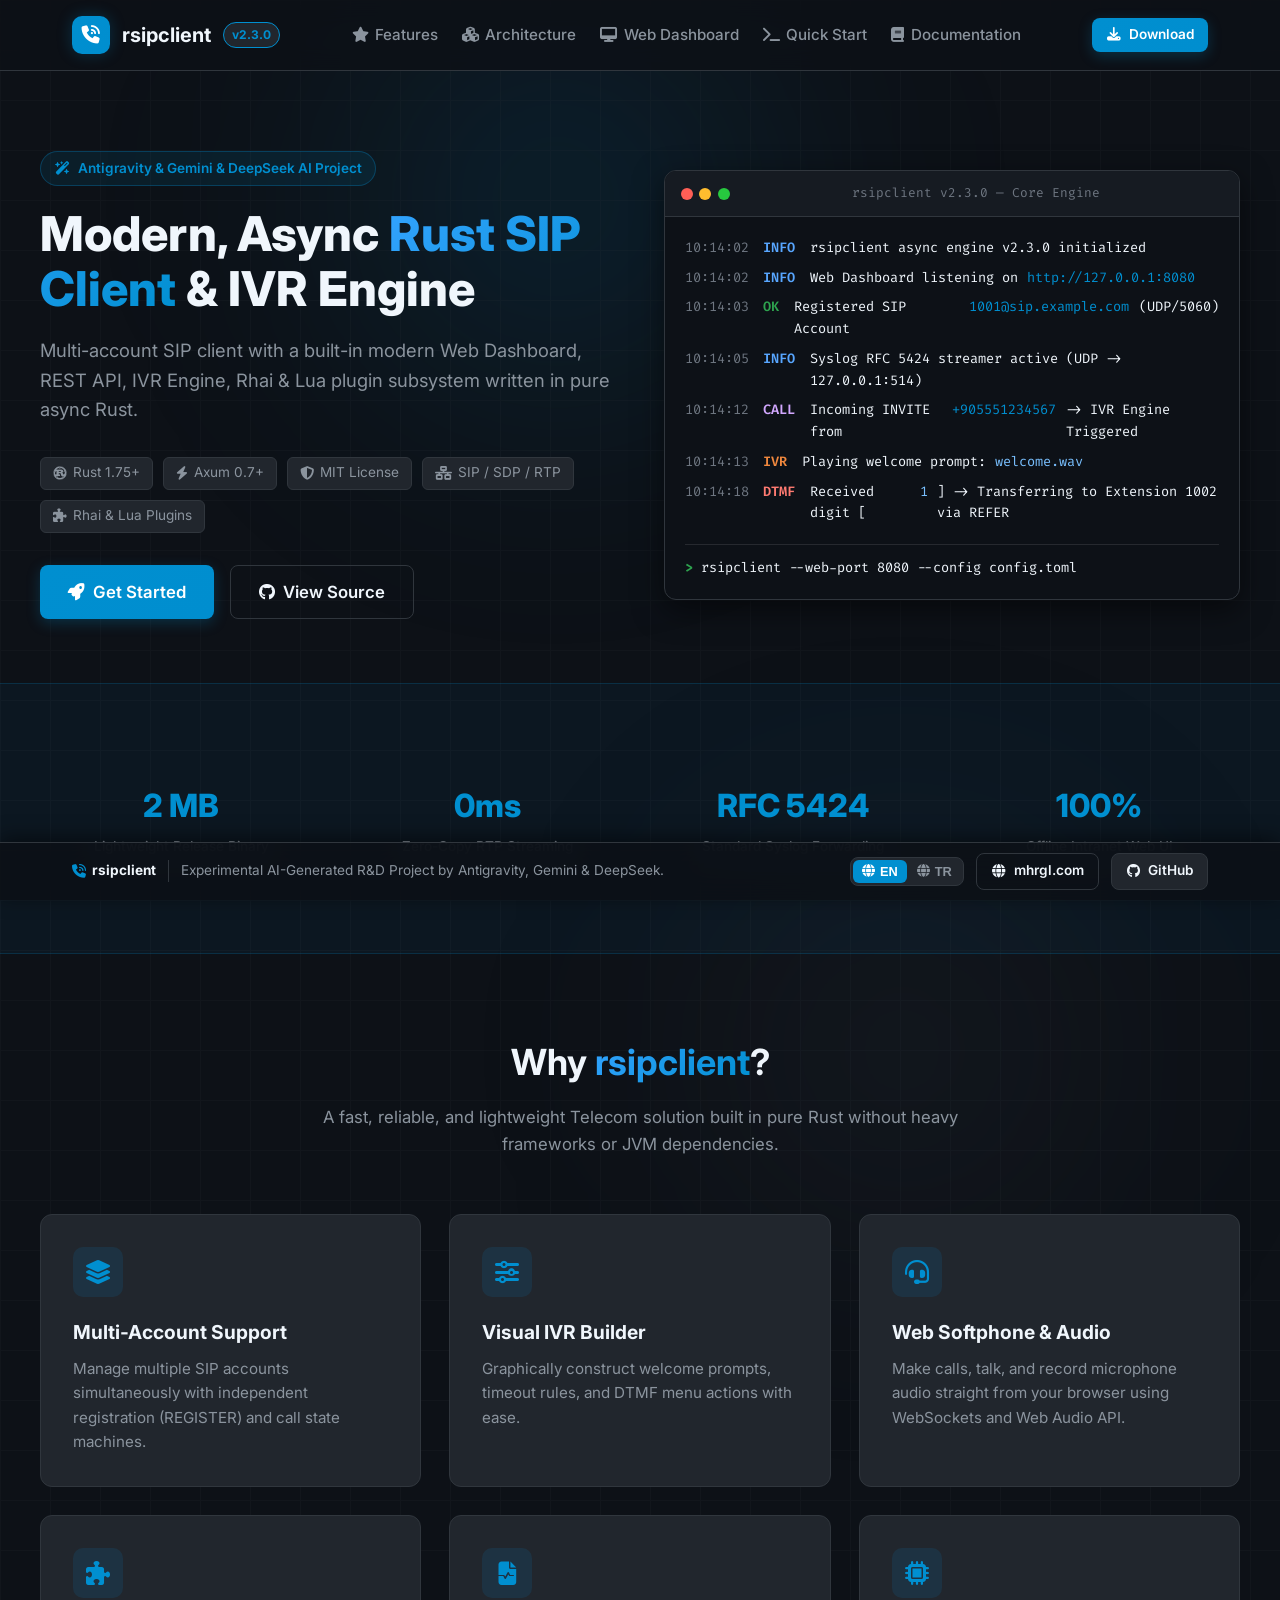
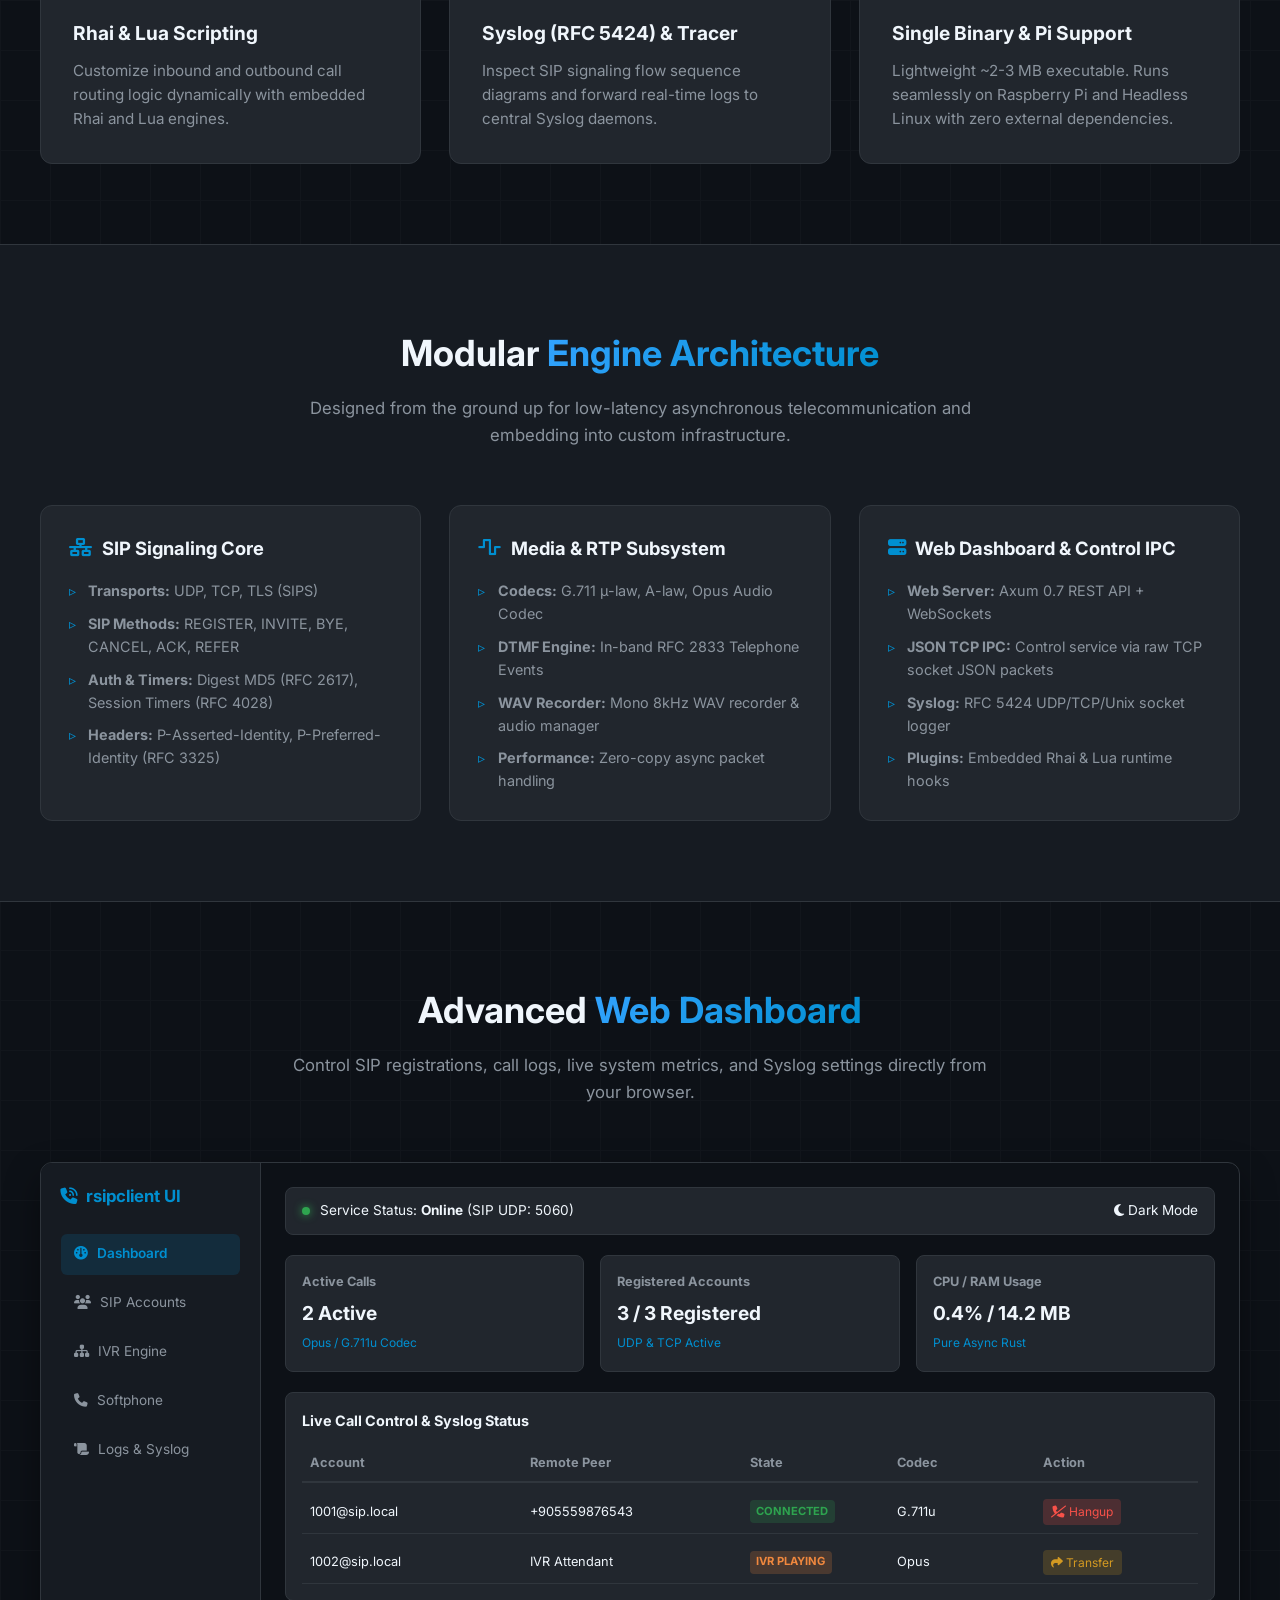
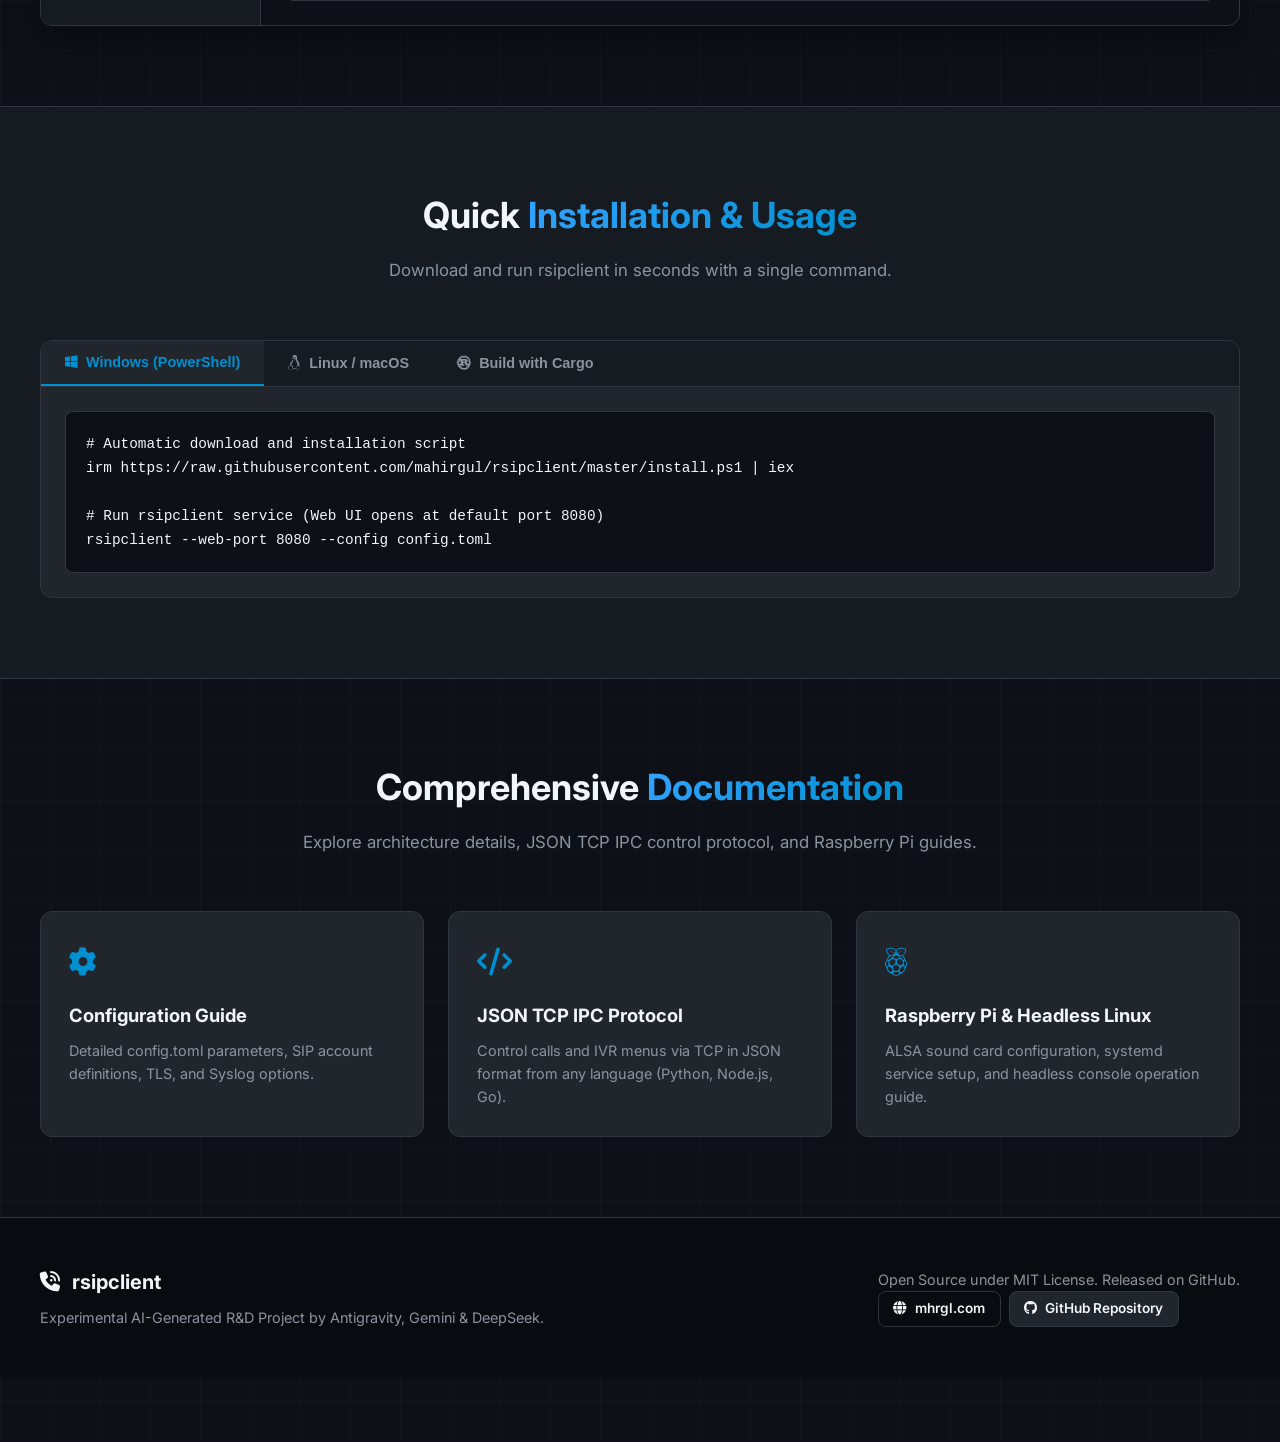
==== docs/index.html @ 5ee9784f "fix: replace flag emojis with FontAwesome globe icon to fix Windows emoji rendering issue" ====
<!DOCTYPE html>
<html lang="en">
<head>
  <meta charset="UTF-8" />
  <meta name="viewport" content="width=device-width, initial-scale=1.0" />
  <title>rsipclient — Rust SIP Client & IVR Engine</title>
  <meta name="description" content="A multi-account SIP client with a built-in modern Web Dashboard, REST API, IVR Engine, and Plugin Subsystem written in pure async Rust." />
  
  <!-- Fonts -->
  <link rel="preconnect" href="https://fonts.googleapis.com">
  <link rel="preconnect" href="https://fonts.gstatic.com" crossorigin>
  <link href="https://fonts.googleapis.com/css2?family=Fira+Code:wght@400;500;600&family=Inter:wght@300;400;500;600;700;800&display=swap" rel="stylesheet">
  
  <!-- FontAwesome / Icons -->
  <link rel="stylesheet" href="https://cdnjs.cloudflare.com/ajax/libs/font-awesome/6.4.0/css/all.min.css" />
  
  <link rel="stylesheet" href="styles.css" />
</head>
<body>
  <!-- Background Animation Grids & Glows -->
  <div class="bg-glow bg-glow-1"></div>
  <div class="bg-glow bg-glow-2"></div>
  <div class="bg-grid"></div>

  <!-- Navigation -->
  <nav class="navbar">
    <div class="nav-container">
      <a href="#" class="brand">
        <div class="brand-icon">
          <i class="fa-solid fa-phone-volume"></i>
        </div>
        <span class="brand-name">rsipclient</span>
        <span class="badge badge-version">v2.3.0</span>
      </a>

      <div class="nav-links">
        <a href="#features"><i class="fa-solid fa-star"></i> <span data-i18n="nav.features">Features</span></a>
        <a href="#architecture"><i class="fa-solid fa-cubes"></i> <span data-i18n="nav.architecture">Architecture</span></a>
        <a href="#demo"><i class="fa-solid fa-desktop"></i> <span data-i18n="nav.dashboard">Web Dashboard</span></a>
        <a href="#quickstart"><i class="fa-solid fa-terminal"></i> <span data-i18n="nav.quickstart">Quick Start</span></a>
        <a href="#docs"><i class="fa-solid fa-book"></i> <span data-i18n="nav.docs">Documentation</span></a>
      </div>

      <div class="nav-actions">
        <a href="#quickstart" class="btn btn-primary btn-sm">
          <i class="fa-solid fa-download"></i> <span data-i18n="nav.download">Download</span>
        </a>
      </div>
    </div>
  </nav>

  <!-- Hero Section -->
  <header class="hero">
    <div class="hero-container">
      <div class="hero-content">
        <div class="ai-tag">
          <i class="fa-solid fa-wand-magic-sparkles"></i> <span data-i18n="hero.aiTag">Antigravity & Gemini & DeepSeek AI Project</span>
        </div>
        <h1 class="hero-title">
          Modern, Async <span class="gradient-text">Rust SIP Client</span> & IVR Engine
        </h1>
        <p class="hero-subtitle" data-i18n="hero.subtitle">
          Multi-account SIP client with a built-in modern Web Dashboard, REST API, IVR Engine, Rhai & Lua plugin subsystem written in pure async Rust.
        </p>

        <div class="hero-badges">
          <span class="hero-badge"><i class="fa-brands fa-rust"></i> Rust 1.75+</span>
          <span class="hero-badge"><i class="fa-solid fa-bolt"></i> Axum 0.7+</span>
          <span class="hero-badge"><i class="fa-solid fa-shield-halved"></i> MIT License</span>
          <span class="hero-badge"><i class="fa-solid fa-network-wired"></i> SIP / SDP / RTP</span>
          <span class="hero-badge"><i class="fa-solid fa-puzzle-piece"></i> Rhai & Lua Plugins</span>
        </div>

        <div class="hero-buttons">
          <a href="#quickstart" class="btn btn-primary btn-lg">
            <i class="fa-solid fa-rocket"></i> <span data-i18n="hero.btnGetStarted">Get Started</span>
          </a>
          <a href="https://github.com/mahirgul/rsipclient" target="_blank" class="btn btn-outline btn-lg">
            <i class="fa-brands fa-github"></i> <span data-i18n="hero.btnViewSource">View Source</span>
          </a>
        </div>
      </div>

      <div class="hero-preview">
        <div class="terminal-card">
          <div class="terminal-header">
            <div class="terminal-dots">
              <span class="dot red"></span>
              <span class="dot yellow"></span>
              <span class="dot green"></span>
            </div>
            <div class="terminal-title">rsipclient v2.3.0 — Core Engine</div>
          </div>
          <div class="terminal-body">
            <div class="log-line"><span class="log-time">10:14:02</span> <span class="log-level info">INFO</span> rsipclient async engine v2.3.0 initialized</div>
            <div class="log-line"><span class="log-time">10:14:02</span> <span class="log-level info">INFO</span> Web Dashboard listening on <span class="log-highlight">http://127.0.0.1:8080</span></div>
            <div class="log-line"><span class="log-time">10:14:03</span> <span class="log-level success">OK</span> Registered SIP Account <span class="log-highlight">1001@sip.example.com</span> (UDP/5060)</div>
            <div class="log-line"><span class="log-time">10:14:05</span> <span class="log-level info">INFO</span> Syslog RFC 5424 streamer active (UDP -&gt; 127.0.0.1:514)</div>
            <div class="log-line"><span class="log-time">10:14:12</span> <span class="log-level call">CALL</span> Incoming INVITE from <span class="log-highlight">+905551234567</span> -&gt; IVR Engine Triggered</div>
            <div class="log-line"><span class="log-time">10:14:13</span> <span class="log-level ivr">IVR</span> Playing welcome prompt: <span class="log-accent">welcome.wav</span></div>
            <div class="log-line"><span class="log-time">10:14:18</span> <span class="log-level dtmf">DTMF</span> Received digit [<span class="log-accent">1</span>] -&gt; Transferring to Extension 1002 via REFER</div>
            <div class="log-prompt"><span class="prompt-symbol">&gt;</span> <span class="typing-text">rsipclient --web-port 8080 --config config.toml</span></div>
          </div>
        </div>
      </div>
    </div>
  </header>

  <!-- Key Technical Highlights (New Section based on Codebase Analysis) -->
  <section class="section tech-highlights">
    <div class="section-container">
      <div class="highlights-grid">
        <div class="highlight-item">
          <div class="highlight-num">2 MB</div>
          <div class="highlight-label" data-i18n="tech.binarySize">Lightweight Release Binary</div>
        </div>
        <div class="highlight-item">
          <div class="highlight-num">0ms</div>
          <div class="highlight-label" data-i18n="tech.zeroCopy">Zero-Copy RTP Streaming</div>
        </div>
        <div class="highlight-item">
          <div class="highlight-num">RFC 5424</div>
          <div class="highlight-label" data-i18n="tech.syslog">Standard Syslog Forwarding</div>
        </div>
        <div class="highlight-item">
          <div class="highlight-num">100%</div>
          <div class="highlight-label" data-i18n="tech.offline">Offline Intranet Web UI</div>
        </div>
      </div>
    </div>
  </section>

  <!-- Features Grid -->
  <section id="features" class="section">
    <div class="section-container">
      <div class="section-header">
        <h2 class="section-title"><span data-i18n="features.titlePre">Why</span> <span class="gradient-text">rsipclient</span>?</h2>
        <p class="section-subtitle" data-i18n="features.subtitle">A fast, reliable, and lightweight Telecom solution built in pure Rust without heavy frameworks or JVM dependencies.</p>
      </div>

      <div class="features-grid">
        <div class="feature-card">
          <div class="feature-icon"><i class="fa-solid fa-layer-group"></i></div>
          <h3 data-i18n="features.f1.title">Multi-Account Support</h3>
          <p data-i18n="features.f1.desc">Manage multiple SIP accounts simultaneously with independent registration (REGISTER) and call state machines.</p>
        </div>

        <div class="feature-card">
          <div class="feature-icon"><i class="fa-solid fa-sliders"></i></div>
          <h3 data-i18n="features.f2.title">Visual IVR Builder</h3>
          <p data-i18n="features.f2.desc">Graphically construct welcome prompts, timeout rules, and DTMF menu actions with ease.</p>
        </div>

        <div class="feature-card">
          <div class="feature-icon"><i class="fa-solid fa-headset"></i></div>
          <h3 data-i18n="features.f3.title">Web Softphone & Audio</h3>
          <p data-i18n="features.f3.desc">Make calls, talk, and record microphone audio straight from your browser using WebSockets and Web Audio API.</p>
        </div>

        <div class="feature-card">
          <div class="feature-icon"><i class="fa-solid fa-puzzle-piece"></i></div>
          <h3 data-i18n="features.f4.title">Rhai & Lua Scripting</h3>
          <p data-i18n="features.f4.desc">Customize inbound and outbound call routing logic dynamically with embedded Rhai and Lua engines.</p>
        </div>

        <div class="feature-card">
          <div class="feature-icon"><i class="fa-solid fa-file-waveform"></i></div>
          <h3 data-i18n="features.f5.title">Syslog (RFC 5424) & Tracer</h3>
          <p data-i18n="features.f5.desc">Inspect SIP signaling flow sequence diagrams and forward real-time logs to central Syslog daemons.</p>
        </div>

        <div class="feature-card">
          <div class="feature-icon"><i class="fa-solid fa-microchip"></i></div>
          <h3 data-i18n="features.f6.title">Single Binary & Pi Support</h3>
          <p data-i18n="features.f6.desc">Lightweight ~2-3 MB executable. Runs seamlessly on Raspberry Pi and Headless Linux with zero external dependencies.</p>
        </div>
      </div>
    </div>
  </section>

  <!-- Architecture & Stack Section (New Codebase Specific Section) -->
  <section id="architecture" class="section section-dark">
    <div class="section-container">
      <div class="section-header">
        <h2 class="section-title"><span data-i18n="arch.titlePre">Modular</span> <span class="gradient-text">Engine Architecture</span></h2>
        <p class="section-subtitle" data-i18n="arch.subtitle">Designed from the ground up for low-latency asynchronous telecommunication and embedding into custom infrastructure.</p>
      </div>

      <div class="arch-grid">
        <div class="arch-box">
          <div class="arch-header"><i class="fa-solid fa-network-wired"></i> SIP Signaling Core</div>
          <ul>
            <li><strong>Transports:</strong> UDP, TCP, TLS (SIPS)</li>
            <li><strong>SIP Methods:</strong> REGISTER, INVITE, BYE, CANCEL, ACK, REFER</li>
            <li><strong>Auth & Timers:</strong> Digest MD5 (RFC 2617), Session Timers (RFC 4028)</li>
            <li><strong>Headers:</strong> P-Asserted-Identity, P-Preferred-Identity (RFC 3325)</li>
          </ul>
        </div>

        <div class="arch-box">
          <div class="arch-header"><i class="fa-solid fa-wave-square"></i> Media & RTP Subsystem</div>
          <ul>
            <li><strong>Codecs:</strong> G.711 μ-law, A-law, Opus Audio Codec</li>
            <li><strong>DTMF Engine:</strong> In-band RFC 2833 Telephone Events</li>
            <li><strong>WAV Recorder:</strong> Mono 8kHz WAV recorder & audio manager</li>
            <li><strong>Performance:</strong> Zero-copy async packet handling</li>
          </ul>
        </div>

        <div class="arch-box">
          <div class="arch-header"><i class="fa-solid fa-server"></i> Web Dashboard & Control IPC</div>
          <ul>
            <li><strong>Web Server:</strong> Axum 0.7 REST API + WebSockets</li>
            <li><strong>JSON TCP IPC:</strong> Control service via raw TCP socket JSON packets</li>
            <li><strong>Syslog:</strong> RFC 5424 UDP/TCP/Unix socket logger</li>
            <li><strong>Plugins:</strong> Embedded Rhai & Lua runtime hooks</li>
          </ul>
        </div>
      </div>
    </div>
  </section>

  <!-- Interactive Dashboard Demo Section -->
  <section id="demo" class="section">
    <div class="section-container">
      <div class="section-header">
        <h2 class="section-title"><span data-i18n="demo.titlePre">Advanced</span> <span class="gradient-text">Web Dashboard</span></h2>
        <p class="section-subtitle" data-i18n="demo.subtitle">Control SIP registrations, call logs, live system metrics, and Syslog settings directly from your browser.</p>
      </div>

      <div class="dashboard-mockup">
        <div class="mockup-sidebar">
          <div class="mockup-logo"><i class="fa-solid fa-phone-volume"></i> rsipclient UI</div>
          <div class="mockup-menu">
            <div class="menu-item active"><i class="fa-solid fa-gauge"></i> <span data-i18n="demo.menu.dashboard">Dashboard</span></div>
            <div class="menu-item"><i class="fa-solid fa-users"></i> <span data-i18n="demo.menu.accounts">SIP Accounts</span></div>
            <div class="menu-item"><i class="fa-solid fa-sitemap"></i> <span data-i18n="demo.menu.ivr">IVR Engine</span></div>
            <div class="menu-item"><i class="fa-solid fa-phone"></i> <span data-i18n="demo.menu.softphone">Softphone</span></div>
            <div class="menu-item"><i class="fa-solid fa-scroll"></i> <span data-i18n="demo.menu.logs">Logs & Syslog</span></div>
          </div>
        </div>

        <div class="mockup-content">
          <div class="mockup-topbar">
            <span><span class="status-indicator online"></span> Service Status: <strong>Online</strong> (SIP UDP: 5060)</span>
            <div class="topbar-right">
              <span class="theme-toggle"><i class="fa-solid fa-moon"></i> Dark Mode</span>
            </div>
          </div>

          <div class="mockup-cards">
            <div class="mock-card">
              <h4 data-i18n="demo.card.activeCalls">Active Calls</h4>
              <div class="mock-val">2 Active</div>
              <span class="mock-sub">Opus / G.711u Codec</span>
            </div>
            <div class="mock-card">
              <h4 data-i18n="demo.card.registered">Registered Accounts</h4>
              <div class="mock-val">3 / 3 Registered</div>
              <span class="mock-sub">UDP & TCP Active</span>
            </div>
            <div class="mock-card">
              <h4 data-i18n="demo.card.resources">CPU / RAM Usage</h4>
              <div class="mock-val">0.4% / 14.2 MB</div>
              <span class="mock-sub">Pure Async Rust</span>
            </div>
          </div>

          <div class="mockup-panel">
            <h4>Live Call Control & Syslog Status</h4>
            <div class="mock-table">
              <div class="mock-tr mock-th">
                <span>Account</span><span>Remote Peer</span><span>State</span><span>Codec</span><span>Action</span>
              </div>
              <div class="mock-tr">
                <span>1001@sip.local</span><span>+905559876543</span><span class="status-tag active">CONNECTED</span><span>G.711u</span><span class="mock-btn danger"><i class="fa-solid fa-phone-slash"></i> Hangup</span>
              </div>
              <div class="mock-tr">
                <span>1002@sip.local</span><span>IVR Attendant</span><span class="status-tag ivr">IVR PLAYING</span><span>Opus</span><span class="mock-btn warning"><i class="fa-solid fa-share"></i> Transfer</span>
              </div>
            </div>
          </div>
        </div>
      </div>
    </div>
  </section>

  <!-- Quickstart & Installation -->
  <section id="quickstart" class="section section-dark">
    <div class="section-container">
      <div class="section-header">
        <h2 class="section-title"><span data-i18n="quickstart.titlePre">Quick</span> <span class="gradient-text">Installation & Usage</span></h2>
        <p class="section-subtitle" data-i18n="quickstart.subtitle">Download and run rsipclient in seconds with a single command.</p>
      </div>

      <div class="code-tabs">
        <div class="tab-buttons">
          <button class="tab-btn active" onclick="switchTab('tab-powershell')"><i class="fa-brands fa-windows"></i> Windows (PowerShell)</button>
          <button class="tab-btn" onclick="switchTab('tab-bash')"><i class="fa-brands fa-linux"></i> Linux / macOS</button>
          <button class="tab-btn" onclick="switchTab('tab-cargo')"><i class="fa-brands fa-rust"></i> <span data-i18n="quickstart.buildCargo">Build with Cargo</span></button>
        </div>

        <div class="tab-contents">
          <div id="tab-powershell" class="tab-content active">
            <pre><code># Automatic download and installation script
irm https://raw.githubusercontent.com/mahirgul/rsipclient/master/install.ps1 | iex

# Run rsipclient service (Web UI opens at default port 8080)
rsipclient --web-port 8080 --config config.toml</code></pre>
          </div>

          <div id="tab-bash" class="tab-content">
            <pre><code># Linux / macOS automatic installation script
curl -proto '=https' --tlsv1.2 -sSf https://raw.githubusercontent.com/mahirgul/rsipclient/master/install.sh | sh

# Start service in background or terminal
rsipclient --web-port 8080 --config config.toml</code></pre>
          </div>

          <div id="tab-cargo" class="tab-content">
            <pre><code># Clone repository
git clone https://github.com/mahirgul/rsipclient.git
cd rsipclient

# Build in release mode
cargo build --release

# Run binary
./target/release/rsipclient --web-port 8080</code></pre>
          </div>
        </div>
      </div>
    </div>
  </section>

  <!-- Documentation Section -->
  <section id="docs" class="section">
    <div class="section-container">
      <div class="section-header">
        <h2 class="section-title"><span data-i18n="docs.titlePre">Comprehensive</span> <span class="gradient-text">Documentation</span></h2>
        <p class="section-subtitle" data-i18n="docs.subtitle">Explore architecture details, JSON TCP IPC control protocol, and Raspberry Pi guides.</p>
      </div>

      <div class="docs-grid">
        <a href="https://github.com/mahirgul/rsipclient/blob/master/docs/configuration.md" target="_blank" class="doc-card">
          <div class="doc-icon"><i class="fa-solid fa-gear"></i></div>
          <h3 data-i18n="docs.d1.title">Configuration Guide</h3>
          <p data-i18n="docs.d1.desc">Detailed config.toml parameters, SIP account definitions, TLS, and Syslog options.</p>
        </a>

        <a href="https://github.com/mahirgul/rsipclient/blob/master/docs/tcp-protocol.md" target="_blank" class="doc-card">
          <div class="doc-icon"><i class="fa-solid fa-code"></i></div>
          <h3 data-i18n="docs.d2.title">JSON TCP IPC Protocol</h3>
          <p data-i18n="docs.d2.desc">Control calls and IVR menus via TCP in JSON format from any language (Python, Node.js, Go).</p>
        </a>

        <a href="https://github.com/mahirgul/rsipclient/blob/master/docs/raspberry-pi-headless.md" target="_blank" class="doc-card">
          <div class="doc-icon"><i class="fa-brands fa-raspberry-pi"></i></div>
          <h3 data-i18n="docs.d3.title">Raspberry Pi & Headless Linux</h3>
          <p data-i18n="docs.d3.desc">ALSA sound card configuration, systemd service setup, and headless console operation guide.</p>
        </a>
      </div>
    </div>
  </section>

  <!-- Footer -->
  <footer class="footer">
    <div class="footer-container">
      <div class="footer-left">
        <div class="brand">
          <i class="fa-solid fa-phone-volume"></i> <strong>rsipclient</strong>
        </div>
        <p data-i18n="footer.aiDesc">Experimental AI-Generated R&amp;D Project by Antigravity, Gemini &amp; DeepSeek.</p>
      </div>

      <div class="footer-right">
        <p data-i18n="footer.license">Open Source under MIT License. Released on GitHub.</p>
        <div class="footer-buttons">
          <a href="https://mhrgl.com" target="_blank" class="btn btn-outline btn-sm">
            <i class="fa-solid fa-globe"></i> mhrgl.com
          </a>
          <a href="https://github.com/mahirgul/rsipclient" target="_blank" class="btn btn-secondary btn-sm">
            <i class="fa-brands fa-github"></i> GitHub Repository
          </a>
        </div>
      </div>
    </div>
  </footer>

  <!-- Fixed Bottom Bar / Sticky Footer -->
  <div class="fixed-footer-bar">
    <div class="fixed-footer-container">
      <div class="fixed-footer-left">
        <span class="fixed-footer-brand"><i class="fa-solid fa-phone-volume"></i> <strong>rsipclient</strong></span>
        <span class="fixed-footer-desc" data-i18n="footer.aiDesc">Experimental AI-Generated R&amp;D Project by Antigravity, Gemini &amp; DeepSeek.</span>
      </div>

      <div class="fixed-footer-actions">
        <!-- Language Switcher -->
        <div class="lang-switcher">
          <button class="lang-btn active" id="lang-en" onclick="setLanguage('en')">
            <i class="fa-solid fa-globe"></i> EN
          </button>
          <button class="lang-btn" id="lang-tr" onclick="setLanguage('tr')">
            <i class="fa-solid fa-globe"></i> TR
          </button>
        </div>

        <a href="https://mhrgl.com" target="_blank" class="btn btn-outline btn-sm">
          <i class="fa-solid fa-globe"></i> mhrgl.com
        </a>
        <a href="https://github.com/mahirgul/rsipclient" target="_blank" class="btn btn-secondary btn-sm">
          <i class="fa-brands fa-github"></i> GitHub
        </a>
      </div>
    </div>
  </div>

  <script src="script.js"></script>
</body>
</html>
---- docs/styles.css ----
:root {
  --bg-primary: #0d1117;
  --bg-secondary: #161b22;
  --bg-card: #21262d;
  --border-color: #30363d;
  
  --accent-cyan: #008fd0;
  --accent-blue: #008ecf;
  --accent-slate: #373e4a;
  --accent-glow: rgba(0, 143, 208, 0.25);
  
  --text-primary: #f0f6fc;
  --text-secondary: #8b949e;
  --text-muted: #6e7681;

  --success: #2ea44f;
  --warning: #d29922;
  --danger: #f85149;

  --font-sans: 'Inter', -apple-system, BlinkMacSystemFont, sans-serif;
  --font-mono: 'Fira Code', monospace;
}

* {
  box-sizing: border-box;
  margin: 0;
  padding: 0;
}

html {
  scroll-behavior: smooth;
}

body {
  background-color: var(--bg-primary);
  color: var(--text-primary);
  font-family: var(--font-sans);
  line-height: 1.6;
  overflow-x: hidden;
  position: relative;
  padding-bottom: 70px;
}

/* Background Effects */
.bg-glow {
  position: absolute;
  border-radius: 50%;
  filter: blur(120px);
  z-index: -2;
  pointer-events: none;
}

.bg-glow-1 {
  width: 600px;
  height: 600px;
  background: radial-gradient(circle, rgba(0, 143, 208, 0.18) 0%, rgba(0, 0, 0, 0) 70%);
  top: -100px;
  left: 20%;
}

.bg-glow-2 {
  width: 500px;
  height: 500px;
  background: radial-gradient(circle, rgba(55, 62, 74, 0.25) 0%, rgba(0, 0, 0, 0) 70%);
  top: 800px;
  right: 10%;
}

.bg-grid {
  position: absolute;
  top: 0;
  left: 0;
  width: 100%;
  height: 100%;
  background-image: linear-gradient(var(--border-color) 1px, transparent 1px),
                    linear-gradient(90deg, var(--border-color) 1px, transparent 1px);
  background-size: 50px 50px;
  opacity: 0.15;
  z-index: -1;
  pointer-events: none;
}

/* Navbar */
.navbar {
  position: sticky;
  top: 0;
  background: rgba(13, 17, 23, 0.85);
  backdrop-filter: blur(12px);
  border-bottom: 1px solid var(--border-color);
  z-index: 100;
}

.nav-container {
  max-width: 1200px;
  margin: 0 auto;
  padding: 1rem 2rem;
  display: flex;
  align-items: center;
  justify-content: space-between;
}

.brand {
  display: flex;
  align-items: center;
  gap: 0.75rem;
  text-decoration: none;
  color: var(--text-primary);
  font-weight: 700;
  font-size: 1.25rem;
}

.brand-icon {
  width: 38px;
  height: 38px;
  border-radius: 10px;
  background: linear-gradient(135deg, var(--accent-cyan), var(--accent-blue));
  display: flex;
  align-items: center;
  justify-content: center;
  color: #fff;
  font-size: 1.1rem;
  box-shadow: 0 0 15px var(--accent-glow);
}

.badge-version {
  background: var(--bg-card);
  color: var(--accent-cyan);
  border: 1px solid var(--accent-cyan);
  padding: 0.15rem 0.5rem;
  border-radius: 20px;
  font-size: 0.75rem;
}

.nav-links {
  display: flex;
  gap: 1.5rem;
}

.nav-links a {
  color: var(--text-secondary);
  text-decoration: none;
  font-weight: 500;
  font-size: 0.95rem;
  transition: color 0.2s;
  display: flex;
  align-items: center;
  gap: 0.4rem;
}

.nav-links a:hover {
  color: var(--accent-cyan);
}

/* Tech Highlights Section */
.tech-highlights {
  padding: 2.5rem 2rem;
  background: rgba(0, 143, 208, 0.05);
  border-top: 1px solid rgba(0, 143, 208, 0.2);
  border-bottom: 1px solid rgba(0, 143, 208, 0.2);
}

.highlights-grid {
  display: grid;
  grid-template-columns: repeat(auto-fit, minmax(200px, 1fr));
  gap: 1.5rem;
  text-align: center;
}

.highlight-item {
  padding: 1rem;
}

.highlight-num {
  font-size: 2rem;
  font-weight: 800;
  color: var(--accent-cyan);
  margin-bottom: 0.25rem;
}

.highlight-label {
  font-size: 0.85rem;
  color: var(--text-secondary);
  font-weight: 500;
}

/* Architecture Section */
.arch-grid {
  display: grid;
  grid-template-columns: repeat(auto-fit, minmax(300px, 1fr));
  gap: 1.75rem;
}

.arch-box {
  background: var(--bg-card);
  border: 1px solid var(--border-color);
  border-radius: 12px;
  padding: 1.75rem;
  transition: all 0.3s ease;
}

.arch-box:hover {
  border-color: var(--accent-cyan);
  transform: translateY(-3px);
}

.arch-header {
  font-size: 1.15rem;
  font-weight: 700;
  color: var(--text-primary);
  margin-bottom: 1rem;
  display: flex;
  align-items: center;
  gap: 0.6rem;
}

.arch-header i {
  color: var(--accent-cyan);
}

.arch-box ul {
  list-style: none;
  display: flex;
  flex-direction: column;
  gap: 0.6rem;
  font-size: 0.9rem;
  color: var(--text-secondary);
}

.arch-box ul li {
  position: relative;
  padding-left: 1.2rem;
}

.arch-box ul li::before {
  content: "▹";
  position: absolute;
  left: 0;
  color: var(--accent-cyan);
}

.footer-buttons {
  display: flex;
  gap: 0.5rem;
  align-items: center;
}

.nav-actions {
  display: flex;
  gap: 0.75rem;
  align-items: center;
}

/* Language Switcher */
.lang-switcher {
  display: flex;
  background: var(--bg-card);
  border: 1px solid var(--border-color);
  border-radius: 8px;
  padding: 2px;
}

.lang-btn {
  background: transparent;
  border: none;
  color: var(--text-secondary);
  padding: 0.25rem 0.6rem;
  border-radius: 6px;
  font-size: 0.8rem;
  font-weight: 600;
  cursor: pointer;
  display: flex;
  align-items: center;
  gap: 0.3rem;
  transition: all 0.2s;
}

.lang-btn.active {
  background: var(--accent-cyan);
  color: #fff;
}

.lang-btn .flag {
  font-size: 0.9rem;
}

/* Buttons */
.btn {
  display: inline-flex;
  align-items: center;
  gap: 0.5rem;
  padding: 0.5rem 1.25rem;
  border-radius: 8px;
  font-weight: 600;
  text-decoration: none;
  cursor: pointer;
  transition: all 0.25s ease;
  font-size: 0.95rem;
  border: none;
}

.btn-sm {
  padding: 0.4rem 0.9rem;
  font-size: 0.85rem;
}

.btn-lg {
  padding: 0.8rem 1.75rem;
  font-size: 1.05rem;
}

.btn-primary {
  background: linear-gradient(135deg, var(--accent-cyan), var(--accent-blue));
  color: #fff;
  box-shadow: 0 4px 14px var(--accent-glow);
}

.btn-primary:hover {
  transform: translateY(-2px);
  box-shadow: 0 6px 20px rgba(0, 143, 208, 0.4);
}

.btn-secondary {
  background: var(--bg-card);
  color: var(--text-primary);
  border: 1px solid var(--border-color);
}

.btn-secondary:hover {
  background: var(--bg-secondary);
  border-color: var(--accent-cyan);
  color: var(--accent-cyan);
}

.btn-outline {
  background: transparent;
  color: var(--text-primary);
  border: 1px solid var(--border-color);
}

.btn-outline:hover {
  background: rgba(255, 255, 255, 0.05);
  border-color: var(--text-primary);
}

/* Hero */
.hero {
  padding: 5rem 2rem 4rem 2rem;
}

.hero-container {
  max-width: 1200px;
  margin: 0 auto;
  display: grid;
  grid-template-columns: 1fr 1fr;
  gap: 3rem;
  align-items: center;
}

.ai-tag {
  display: inline-flex;
  align-items: center;
  gap: 0.5rem;
  background: rgba(0, 143, 208, 0.1);
  border: 1px solid rgba(0, 143, 208, 0.3);
  color: var(--accent-cyan);
  padding: 0.35rem 0.85rem;
  border-radius: 20px;
  font-size: 0.85rem;
  font-weight: 600;
  margin-bottom: 1.25rem;
}

.hero-title {
  font-size: 3rem;
  line-height: 1.15;
  font-weight: 800;
  margin-bottom: 1.25rem;
}

.gradient-text {
  background: linear-gradient(135deg, #33a3ff, var(--accent-cyan));
  -webkit-background-clip: text;
  -webkit-text-fill-color: transparent;
}

.hero-subtitle {
  font-size: 1.15rem;
  color: var(--text-secondary);
  margin-bottom: 2rem;
}

.hero-badges {
  display: flex;
  flex-wrap: wrap;
  gap: 0.6rem;
  margin-bottom: 2rem;
}

.hero-badge {
  background: var(--bg-card);
  border: 1px solid var(--border-color);
  padding: 0.3rem 0.75rem;
  border-radius: 6px;
  font-size: 0.85rem;
  color: var(--text-secondary);
  display: flex;
  align-items: center;
  gap: 0.4rem;
}

.hero-buttons {
  display: flex;
  gap: 1rem;
}

/* Terminal Card */
.terminal-card {
  background: #0d1117;
  border: 1px solid var(--border-color);
  border-radius: 12px;
  overflow: hidden;
  box-shadow: 0 10px 30px rgba(0, 0, 0, 0.5);
  font-family: var(--font-mono);
}

.terminal-header {
  background: var(--bg-secondary);
  padding: 0.75rem 1rem;
  display: flex;
  align-items: center;
  border-bottom: 1px solid var(--border-color);
}

.terminal-dots {
  display: flex;
  gap: 0.4rem;
}

.dot {
  width: 12px;
  height: 12px;
  border-radius: 50%;
}

.dot.red { background: #ff5f56; }
.dot.yellow { background: #ffbd2e; }
.dot.green { background: #27c93f; }

.terminal-title {
  margin-left: auto;
  margin-right: auto;
  font-size: 0.8rem;
  color: var(--text-muted);
}

.terminal-body {
  padding: 1.25rem;
  font-size: 0.85rem;
  display: flex;
  flex-direction: column;
  gap: 0.5rem;
}

.log-line {
  display: flex;
  gap: 0.6rem;
}

.log-time { color: var(--text-muted); }
.log-level { font-weight: 600; padding: 0 0.3rem; border-radius: 3px; }
.log-level.info { color: #58a6ff; }
.log-level.success { color: var(--success); }
.log-level.call { color: #d2a8ff; }
.log-level.ivr { color: #f0883e; }
.log-level.dtmf { color: #ff7b72; }

.log-highlight { color: var(--accent-cyan); }
.log-accent { color: #79c0ff; }

.log-prompt {
  margin-top: 0.75rem;
  padding-top: 0.75rem;
  border-top: 1px solid rgba(255, 255, 255, 0.1);
  color: var(--text-primary);
  display: flex;
  gap: 0.5rem;
}

.prompt-symbol { color: var(--success); font-weight: bold; }

/* Sections */
.section {
  padding: 5rem 2rem;
}

.section-dark {
  background: var(--bg-secondary);
  border-top: 1px solid var(--border-color);
  border-bottom: 1px solid var(--border-color);
}

.section-container {
  max-width: 1200px;
  margin: 0 auto;
}

.section-header {
  text-align: center;
  max-width: 700px;
  margin: 0 auto 3.5rem auto;
}

.section-title {
  font-size: 2.25rem;
  font-weight: 700;
  margin-bottom: 0.75rem;
}

.section-subtitle {
  color: var(--text-secondary);
  font-size: 1.05rem;
}

/* Feature Grid */
.features-grid {
  display: grid;
  grid-template-columns: repeat(auto-fit, minmax(320px, 1fr));
  gap: 1.75rem;
}

.feature-card {
  background: var(--bg-card);
  border: 1px solid var(--border-color);
  padding: 2rem;
  border-radius: 12px;
  transition: all 0.3s ease;
}

.feature-card:hover {
  transform: translateY(-5px);
  border-color: var(--accent-cyan);
  box-shadow: 0 8px 25px rgba(0, 143, 208, 0.15);
}

.feature-icon {
  width: 50px;
  height: 50px;
  border-radius: 10px;
  background: rgba(0, 143, 208, 0.12);
  color: var(--accent-cyan);
  display: flex;
  align-items: center;
  justify-content: center;
  font-size: 1.5rem;
  margin-bottom: 1.25rem;
}

.feature-card h3 {
  font-size: 1.2rem;
  margin-bottom: 0.6rem;
}

.feature-card p {
  color: var(--text-secondary);
  font-size: 0.95rem;
}

/* Dashboard Mockup */
.dashboard-mockup {
  background: var(--bg-primary);
  border: 1px solid var(--border-color);
  border-radius: 12px;
  display: grid;
  grid-template-columns: 220px 1fr;
  overflow: hidden;
  box-shadow: 0 15px 35px rgba(0, 0, 0, 0.4);
}

.mockup-sidebar {
  background: var(--bg-secondary);
  border-right: 1px solid var(--border-color);
  padding: 1.25rem;
}

.mockup-logo {
  font-weight: bold;
  color: var(--accent-cyan);
  font-size: 1.05rem;
  margin-bottom: 1.5rem;
  display: flex;
  align-items: center;
  gap: 0.5rem;
}

.mockup-menu {
  display: flex;
  flex-direction: column;
  gap: 0.5rem;
}

.menu-item {
  padding: 0.6rem 0.8rem;
  border-radius: 6px;
  font-size: 0.85rem;
  color: var(--text-secondary);
  display: flex;
  align-items: center;
  gap: 0.6rem;
  cursor: pointer;
}

.menu-item.active {
  background: rgba(0, 143, 208, 0.15);
  color: var(--accent-cyan);
  font-weight: 600;
}

.mockup-content {
  padding: 1.5rem;
  display: flex;
  flex-direction: column;
  gap: 1.25rem;
}

.mockup-topbar {
  background: var(--bg-card);
  padding: 0.75rem 1rem;
  border-radius: 8px;
  border: 1px solid var(--border-color);
  font-size: 0.85rem;
  display: flex;
  align-items: center;
  justify-content: space-between;
}

.status-indicator {
  width: 8px;
  height: 8px;
  border-radius: 50%;
  display: inline-block;
  margin-right: 0.4rem;
}

.status-indicator.online { background: var(--success); box-shadow: 0 0 8px var(--success); }

.mockup-cards {
  display: grid;
  grid-template-columns: repeat(3, 1fr);
  gap: 1rem;
}

.mock-card {
  background: var(--bg-card);
  border: 1px solid var(--border-color);
  padding: 1rem;
  border-radius: 8px;
}

.mock-card h4 {
  font-size: 0.8rem;
  color: var(--text-secondary);
  margin-bottom: 0.4rem;
}

.mock-val {
  font-size: 1.2rem;
  font-weight: bold;
  color: var(--text-primary);
}

.mock-sub {
  font-size: 0.75rem;
  color: var(--accent-cyan);
}

.mockup-panel {
  background: var(--bg-card);
  border: 1px solid var(--border-color);
  border-radius: 8px;
  padding: 1rem;
}

.mockup-panel h4 {
  font-size: 0.9rem;
  margin-bottom: 0.8rem;
}

.mock-table {
  display: flex;
  flex-direction: column;
  gap: 0.5rem;
  font-size: 0.8rem;
}

.mock-tr {
  display: grid;
  grid-template-columns: 1.5fr 1.5fr 1fr 1fr 1fr;
  align-items: center;
  padding: 0.5rem;
  border-bottom: 1px solid var(--border-color);
}

.mock-th {
  font-weight: bold;
  color: var(--text-secondary);
  border-bottom: 2px solid var(--border-color);
}

.status-tag {
  font-size: 0.7rem;
  padding: 0.15rem 0.4rem;
  border-radius: 4px;
  font-weight: bold;
  width: fit-content;
}

.status-tag.active { background: rgba(46, 164, 79, 0.2); color: var(--success); }
.status-tag.ivr { background: rgba(240, 136, 62, 0.2); color: #f0883e; }

.mock-btn {
  font-size: 0.75rem;
  padding: 0.2rem 0.5rem;
  border-radius: 4px;
  cursor: pointer;
  width: fit-content;
}

.mock-btn.danger { background: rgba(248, 81, 73, 0.2); color: var(--danger); }
.mock-btn.warning { background: rgba(210, 153, 34, 0.2); color: var(--warning); }

/* Code Tabs */
.code-tabs {
  background: var(--bg-card);
  border: 1px solid var(--border-color);
  border-radius: 12px;
  overflow: hidden;
}

.tab-buttons {
  display: flex;
  background: var(--bg-secondary);
  border-bottom: 1px solid var(--border-color);
}

.tab-btn {
  padding: 0.85rem 1.5rem;
  background: transparent;
  border: none;
  color: var(--text-secondary);
  font-weight: 600;
  cursor: pointer;
  display: flex;
  align-items: center;
  gap: 0.5rem;
  font-size: 0.9rem;
  transition: all 0.2s;
}

.tab-btn.active {
  background: var(--bg-card);
  color: var(--accent-cyan);
  border-bottom: 2px solid var(--accent-cyan);
}

.tab-contents {
  padding: 1.5rem;
}

.tab-content {
  display: none;
}

.tab-content.active {
  display: block;
}

pre {
  background: #0d1117;
  padding: 1.25rem;
  border-radius: 8px;
  font-family: var(--font-mono);
  font-size: 0.9rem;
  color: var(--text-primary);
  overflow-x: auto;
  border: 1px solid var(--border-color);
}

/* Docs Grid */
.docs-grid {
  display: grid;
  grid-template-columns: repeat(auto-fit, minmax(300px, 1fr));
  gap: 1.5rem;
}

.doc-card {
  background: var(--bg-card);
  border: 1px solid var(--border-color);
  border-radius: 12px;
  padding: 1.75rem;
  text-decoration: none;
  color: var(--text-primary);
  transition: all 0.3s ease;
  display: flex;
  flex-direction: column;
}

.doc-card:hover {
  transform: translateY(-4px);
  border-color: var(--accent-cyan);
}

.doc-icon {
  font-size: 1.75rem;
  color: var(--accent-cyan);
  margin-bottom: 1rem;
}

.doc-card h3 {
  font-size: 1.15rem;
  margin-bottom: 0.5rem;
}

.doc-card p {
  color: var(--text-secondary);
  font-size: 0.9rem;
}

/* Footer */
.footer {
  background: #080b0f;
  border-top: 1px solid var(--border-color);
  padding: 3rem 2rem;
  color: var(--text-secondary);
  font-size: 0.9rem;
}

.footer-container {
  max-width: 1200px;
  margin: 0 auto;
  display: flex;
  justify-content: space-between;
  align-items: center;
  flex-wrap: wrap;
  gap: 1.5rem;
}

.footer-left .brand {
  margin-bottom: 0.5rem;
}

/* Responsive Design */
@media (max-width: 900px) {
  .hero-container {
    grid-template-columns: 1fr;
  }
  
  .hero-title {
    font-size: 2.25rem;
  }

  .dashboard-mockup {
    grid-template-columns: 1fr;
  }

  .mockup-sidebar {
    display: none;
  }

  .mockup-cards {
    grid-template-columns: 1fr;
  }
}

/* Fixed Bottom Footer Bar */
.fixed-footer-bar {
  position: fixed;
  bottom: 0;
  left: 0;
  right: 0;
  width: 100%;
  background: rgba(13, 17, 23, 0.92);
  backdrop-filter: blur(14px);
  -webkit-backdrop-filter: blur(14px);
  border-top: 1px solid var(--border-color);
  box-shadow: 0 -4px 20px rgba(0, 0, 0, 0.5);
  z-index: 999;
  padding: 0.65rem 0;
}

.fixed-footer-container {
  max-width: 1200px;
  margin: 0 auto;
  padding: 0 2rem;
  display: flex;
  align-items: center;
  justify-content: space-between;
  gap: 1rem;
}

.fixed-footer-left {
  display: flex;
  align-items: center;
  gap: 0.75rem;
  font-size: 0.85rem;
  color: var(--text-secondary);
}

.fixed-footer-brand {
  color: var(--text-primary);
  display: flex;
  align-items: center;
  gap: 0.4rem;
}

.fixed-footer-brand i {
  color: var(--accent-cyan);
}

.fixed-footer-desc {
  border-left: 1px solid var(--border-color);
  padding-left: 0.75rem;
  white-space: nowrap;
  overflow: hidden;
  text-overflow: ellipsis;
}

.fixed-footer-actions {
  display: flex;
  align-items: center;
  gap: 0.75rem;
}

@media (max-width: 900px) {
  body {
    padding-bottom: 110px;
  }

  .fixed-footer-container {
    flex-direction: column;
    justify-content: center;
    padding: 0.55rem 1rem;
    gap: 0.5rem;
  }

  .fixed-footer-desc {
    display: none;
  }
}
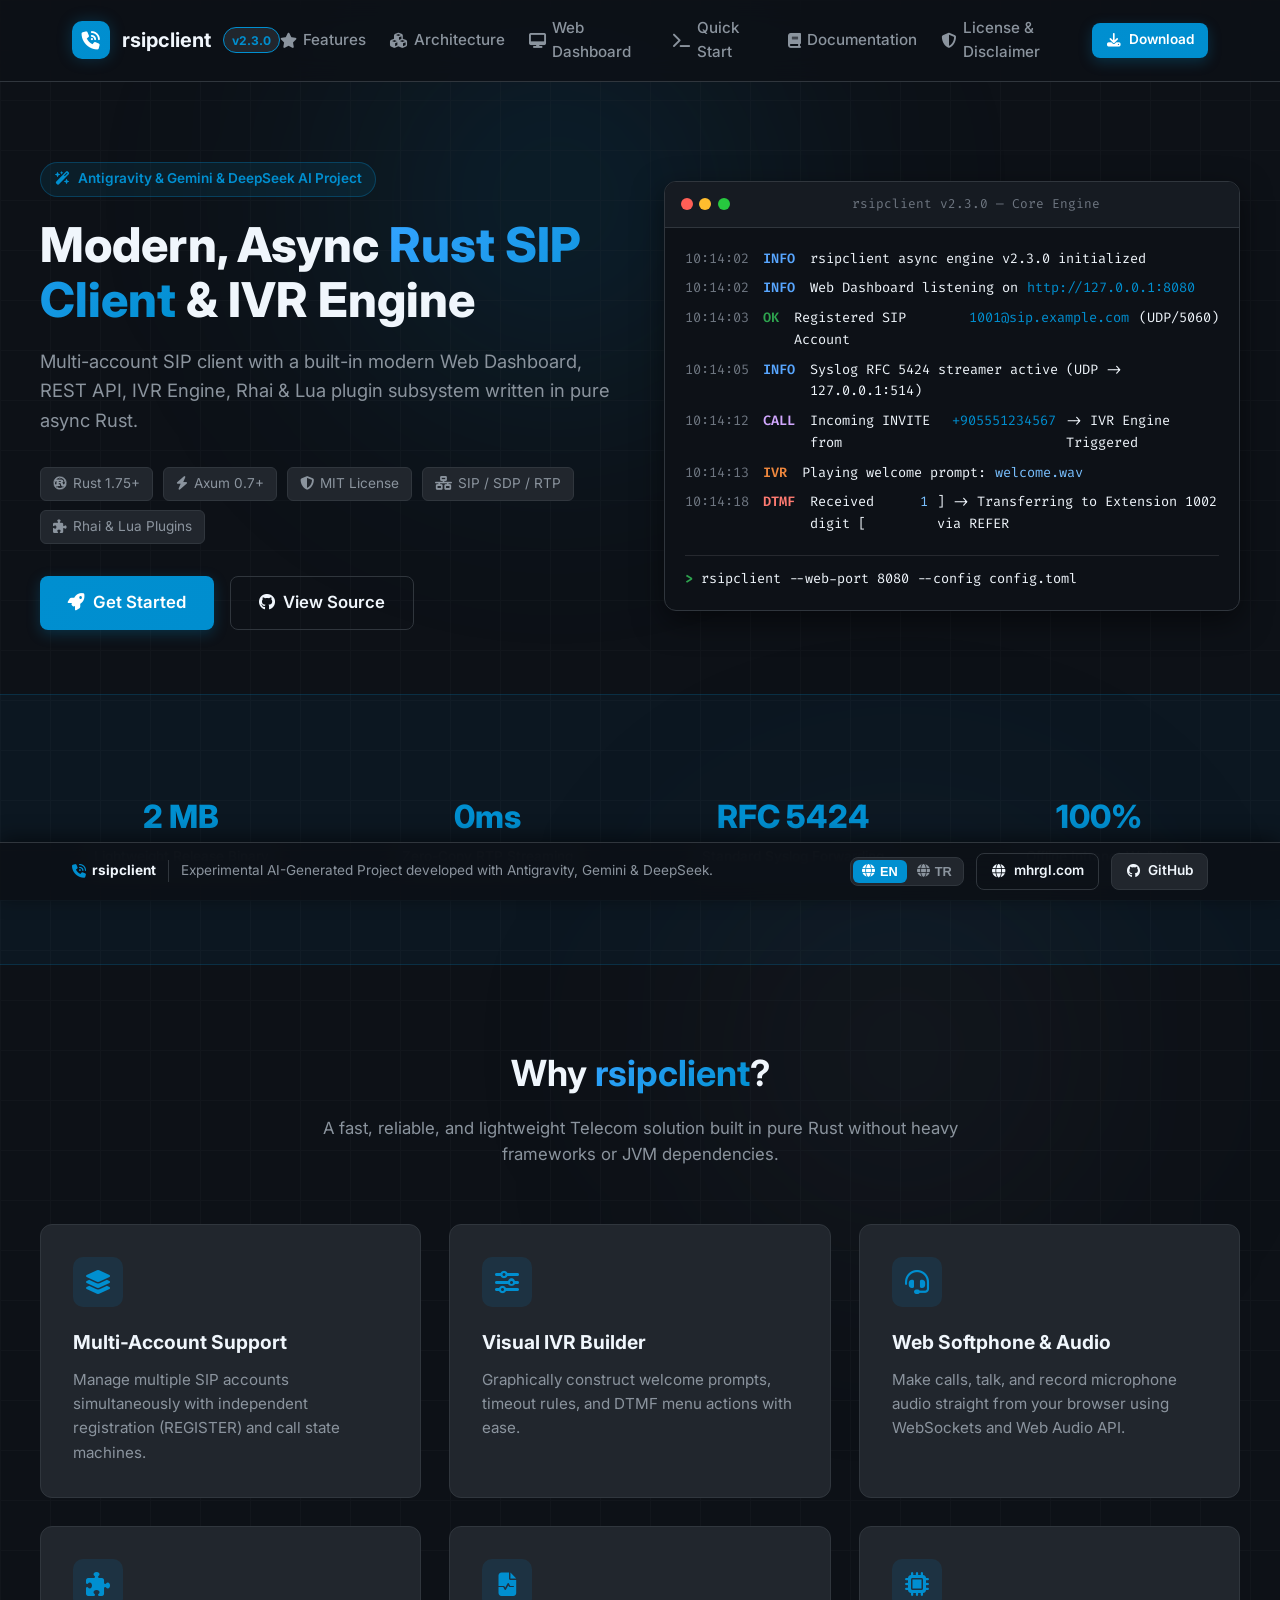
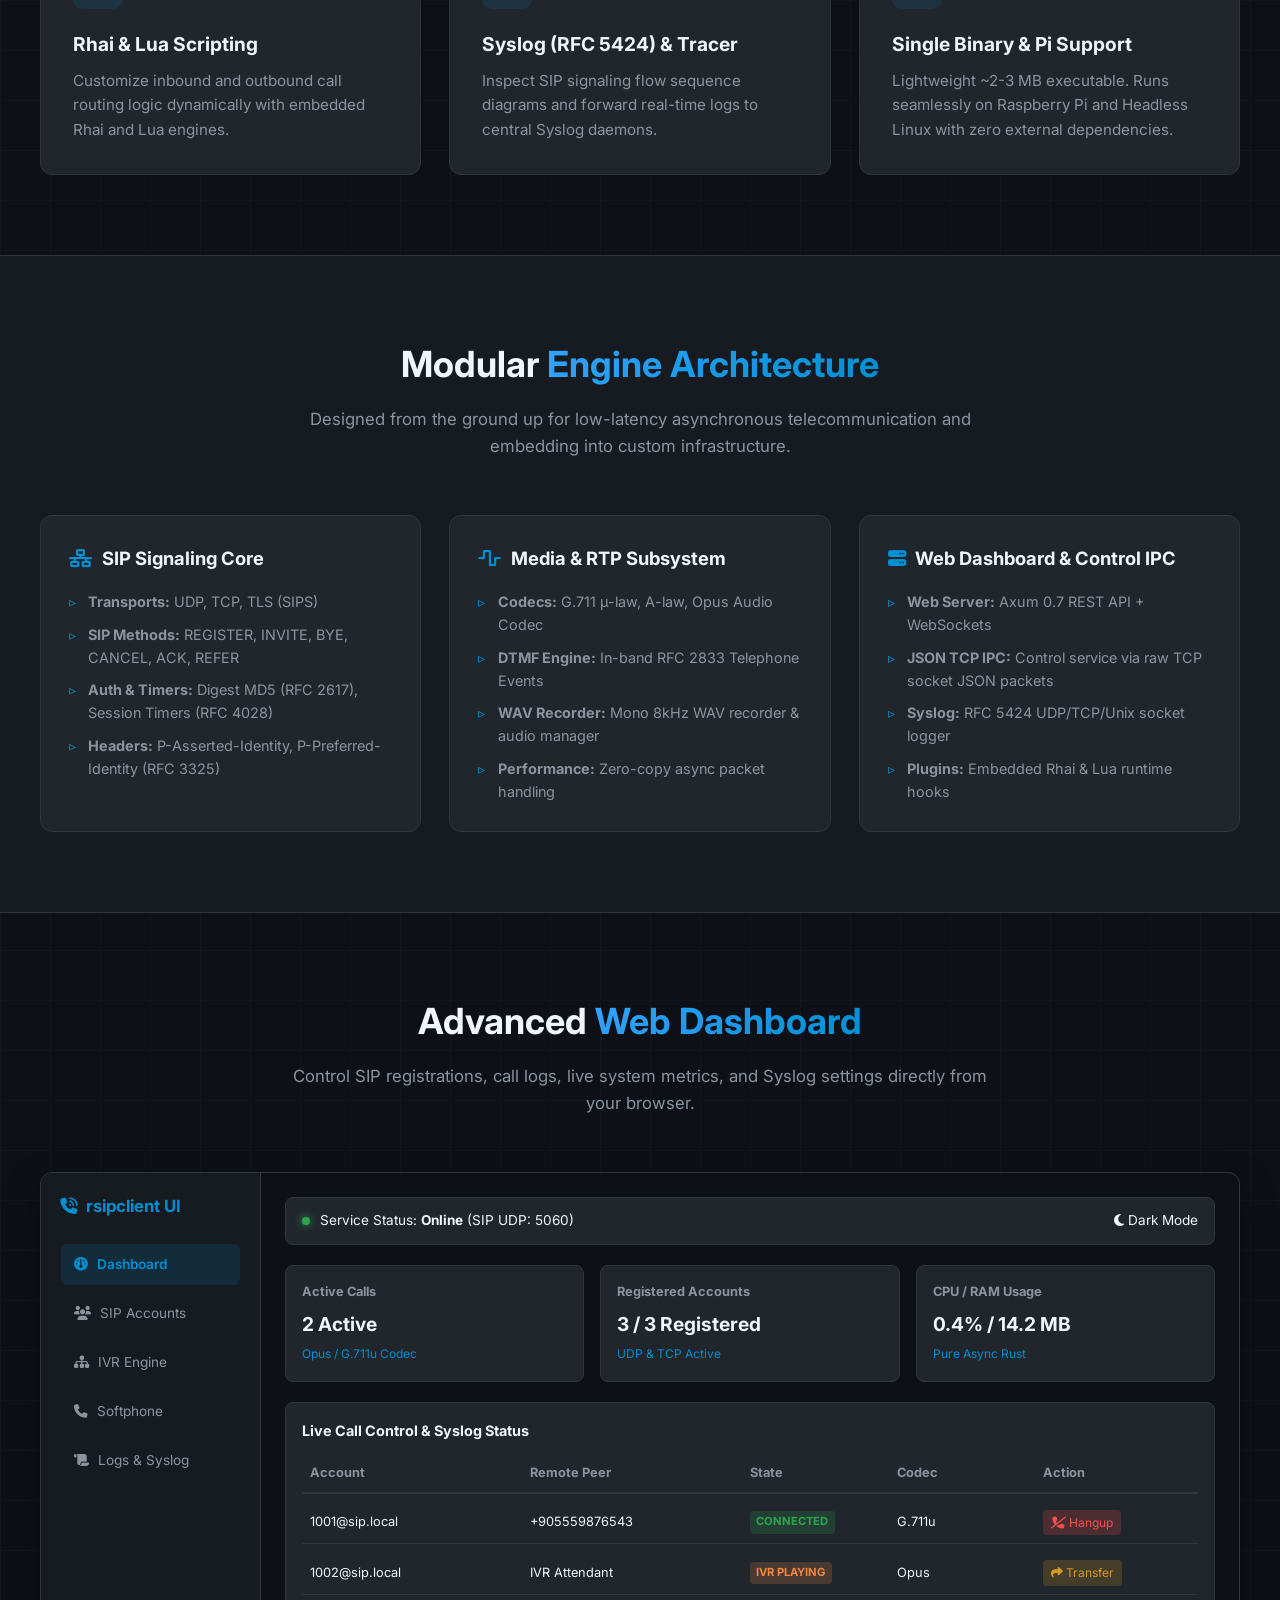
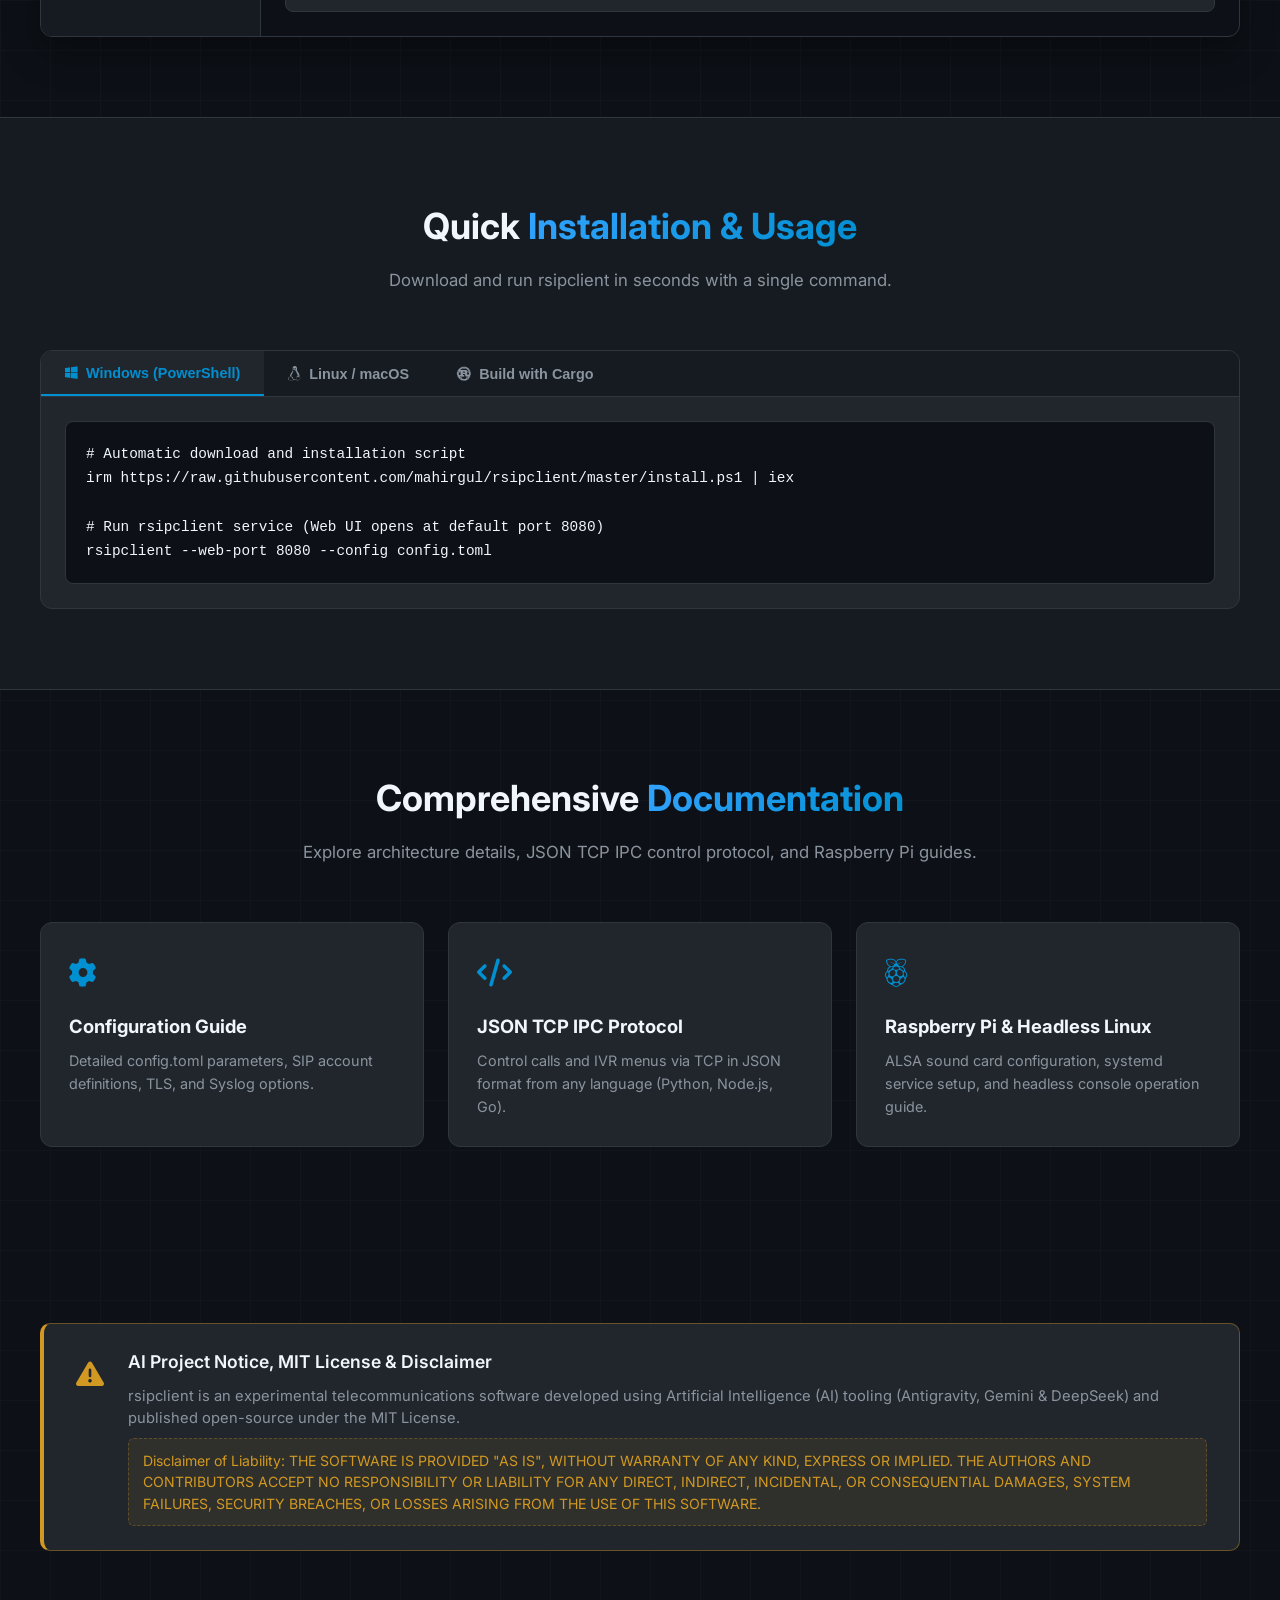
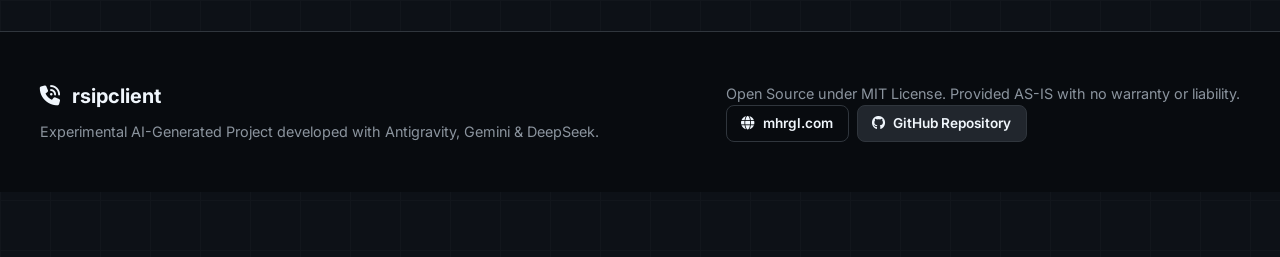
==== commit 56e61ec4: "docs: add AI development notice, MIT license, and disclaimer of liability to README and docs" ====
--- a/docs/index.html
+++ b/docs/index.html
@@ -14,6 +14,9 @@
   <!-- FontAwesome / Icons -->
   <link rel="stylesheet" href="https://cdnjs.cloudflare.com/ajax/libs/font-awesome/6.4.0/css/all.min.css" />
   
+  <!-- Favicon -->
+  <link rel="icon" type="image/x-icon" href="favicon.ico" />
+
   <link rel="stylesheet" href="styles.css" />
 </head>
 <body>
@@ -39,6 +42,7 @@
         <a href="#demo"><i class="fa-solid fa-desktop"></i> <span data-i18n="nav.dashboard">Web Dashboard</span></a>
         <a href="#quickstart"><i class="fa-solid fa-terminal"></i> <span data-i18n="nav.quickstart">Quick Start</span></a>
         <a href="#docs"><i class="fa-solid fa-book"></i> <span data-i18n="nav.docs">Documentation</span></a>
+        <a href="#license"><i class="fa-solid fa-shield-halved"></i> <span data-i18n="nav.license">License</span></a>
       </div>
 
       <div class="nav-actions">
@@ -363,6 +367,26 @@
     </div>
   </section>
 
+  <!-- License & Disclaimer Section -->
+  <section id="license" class="section">
+    <div class="section-container">
+      <div class="disclaimer-card">
+        <div class="disclaimer-icon">
+          <i class="fa-solid fa-triangle-exclamation"></i>
+        </div>
+        <div class="disclaimer-content">
+          <h3 data-i18n="disclaimer.title">AI Project Notice, MIT License & Disclaimer</h3>
+          <p data-i18n="disclaimer.text">
+            <strong>rsipclient</strong> is an experimental telecommunications software developed using Artificial Intelligence (AI) tooling (Antigravity, Gemini &amp; DeepSeek) and published under the open-source <strong>MIT License</strong>.
+          </p>
+          <p class="disclaimer-warning" data-i18n="disclaimer.liability">
+            <strong>Disclaimer of Liability:</strong> THE SOFTWARE IS PROVIDED "AS IS", WITHOUT WARRANTY OF ANY KIND, EXPRESS OR IMPLIED. THE AUTHORS AND CONTRIBUTORS ACCEPT NO RESPONSIBILITY OR LIABILITY FOR ANY DIRECT, INDIRECT, INCIDENTAL, OR CONSEQUENTIAL DAMAGES, SECURITY BREACHES, SYSTEM FAILURES, OR LOSSES ARISING FROM THE USE OF THIS SOFTWARE.
+          </p>
+        </div>
+      </div>
+    </div>
+  </section>
+
   <!-- Footer -->
   <footer class="footer">
     <div class="footer-container">
--- a/docs/styles.css
+++ b/docs/styles.css
@@ -947,3 +947,48 @@
   }
 }
 
+/* Disclaimer Card */
+.disclaimer-card {
+  background: var(--bg-card);
+  border: 1px solid rgba(210, 153, 34, 0.4);
+  border-left: 4px solid var(--warning);
+  border-radius: 10px;
+  padding: 1.5rem 2rem;
+  display: flex;
+  gap: 1.5rem;
+  align-items: flex-start;
+  margin-top: 1rem;
+}
+
+.disclaimer-icon {
+  font-size: 1.75rem;
+  color: var(--warning);
+  flex-shrink: 0;
+  margin-top: 0.2rem;
+}
+
+.disclaimer-content h3 {
+  font-size: 1.1rem;
+  font-weight: 600;
+  color: var(--text-primary);
+  margin-bottom: 0.5rem;
+}
+
+.disclaimer-content p {
+  font-size: 0.92rem;
+  color: var(--text-secondary);
+  line-height: 1.55;
+  margin-bottom: 0.5rem;
+}
+
+.disclaimer-content p.disclaimer-warning {
+  font-size: 0.88rem;
+  color: #d29922;
+  margin-bottom: 0;
+  background: rgba(210, 153, 34, 0.08);
+  padding: 0.65rem 0.85rem;
+  border-radius: 6px;
+  border: 1px dashed rgba(210, 153, 34, 0.3);
+}
+
+
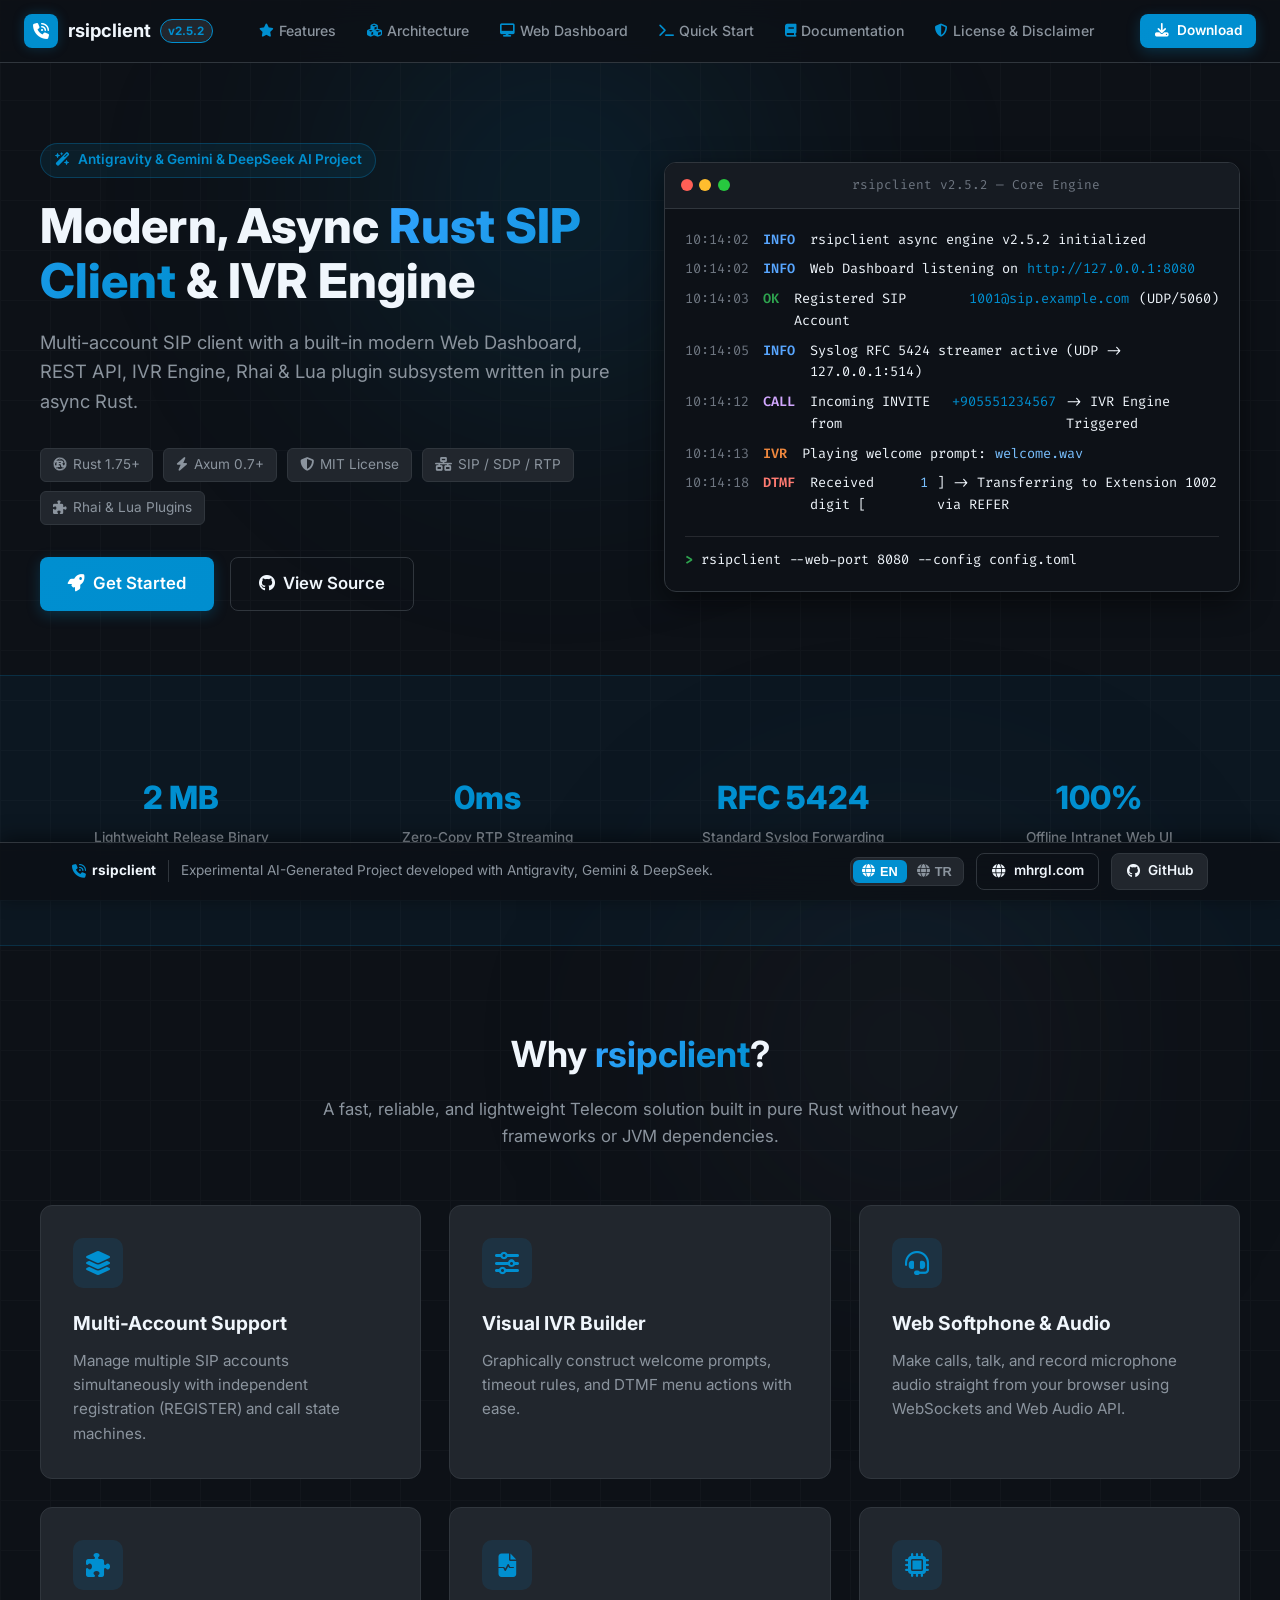
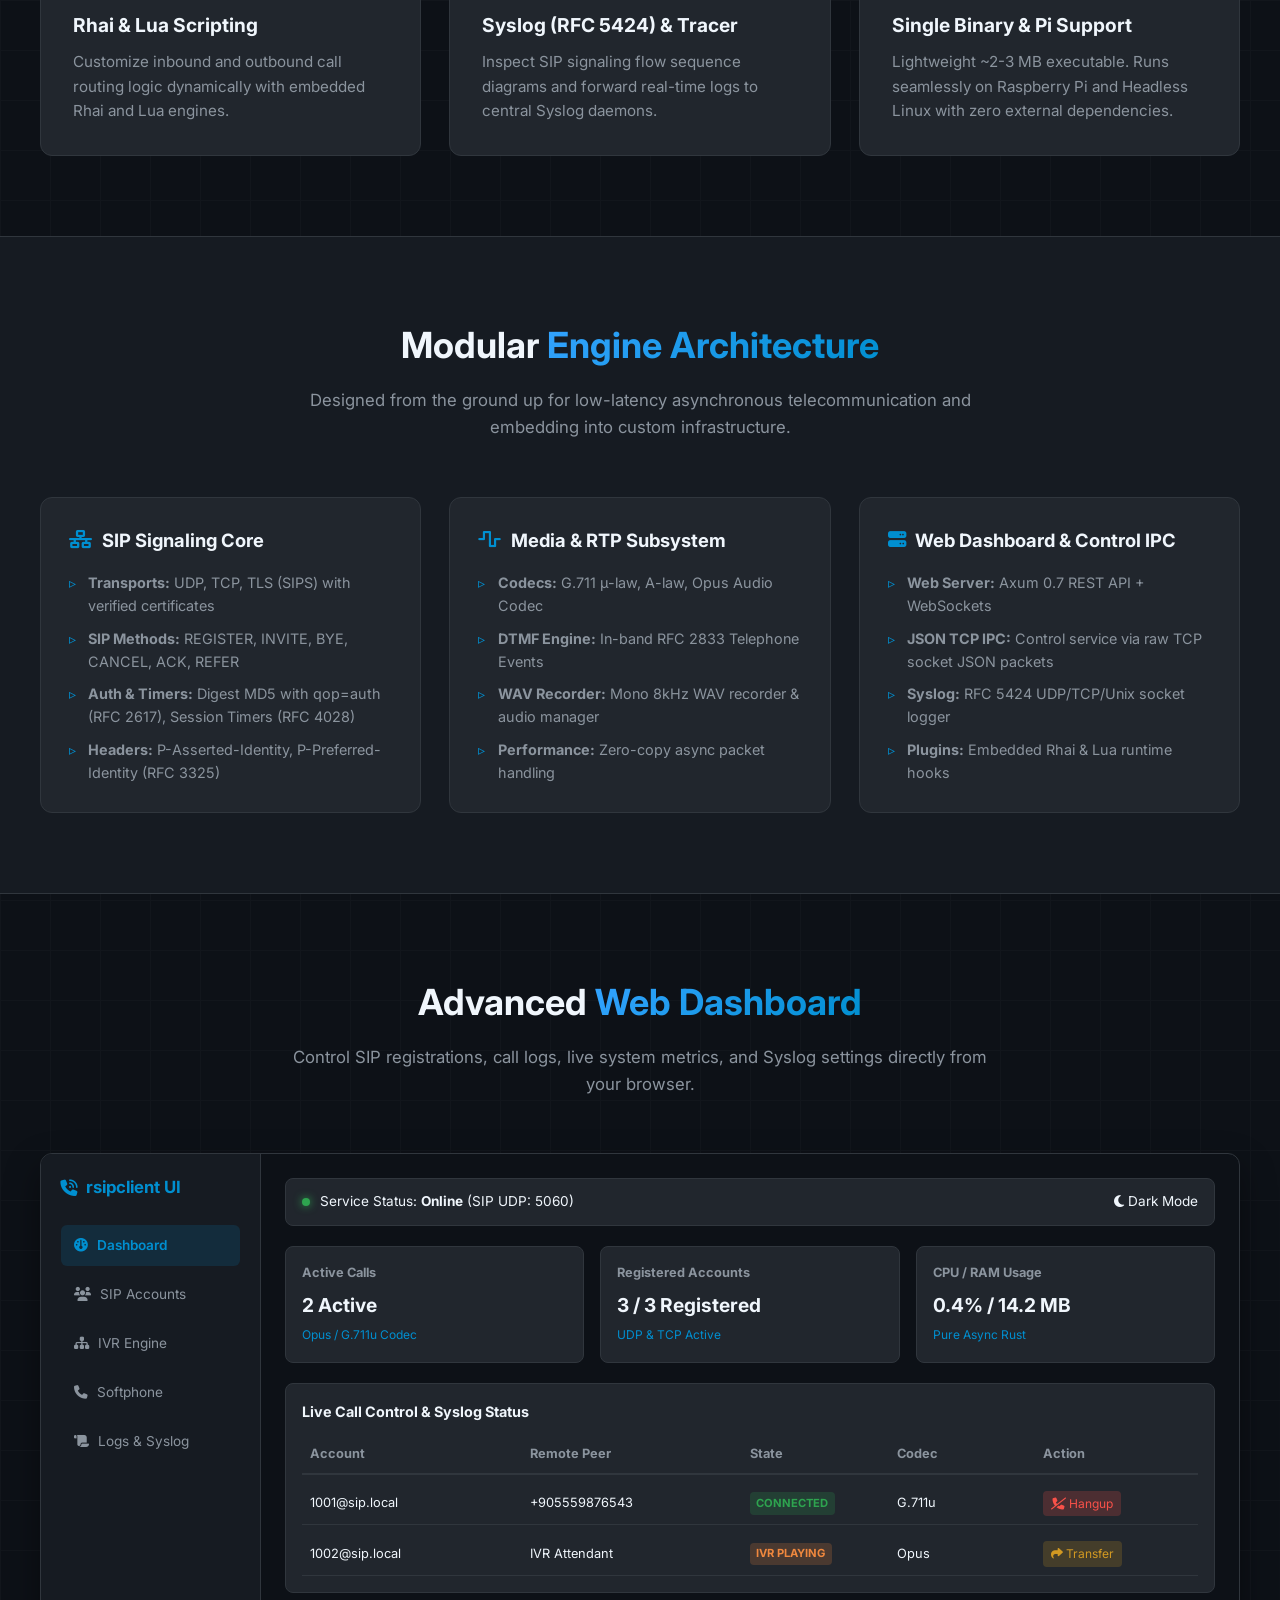
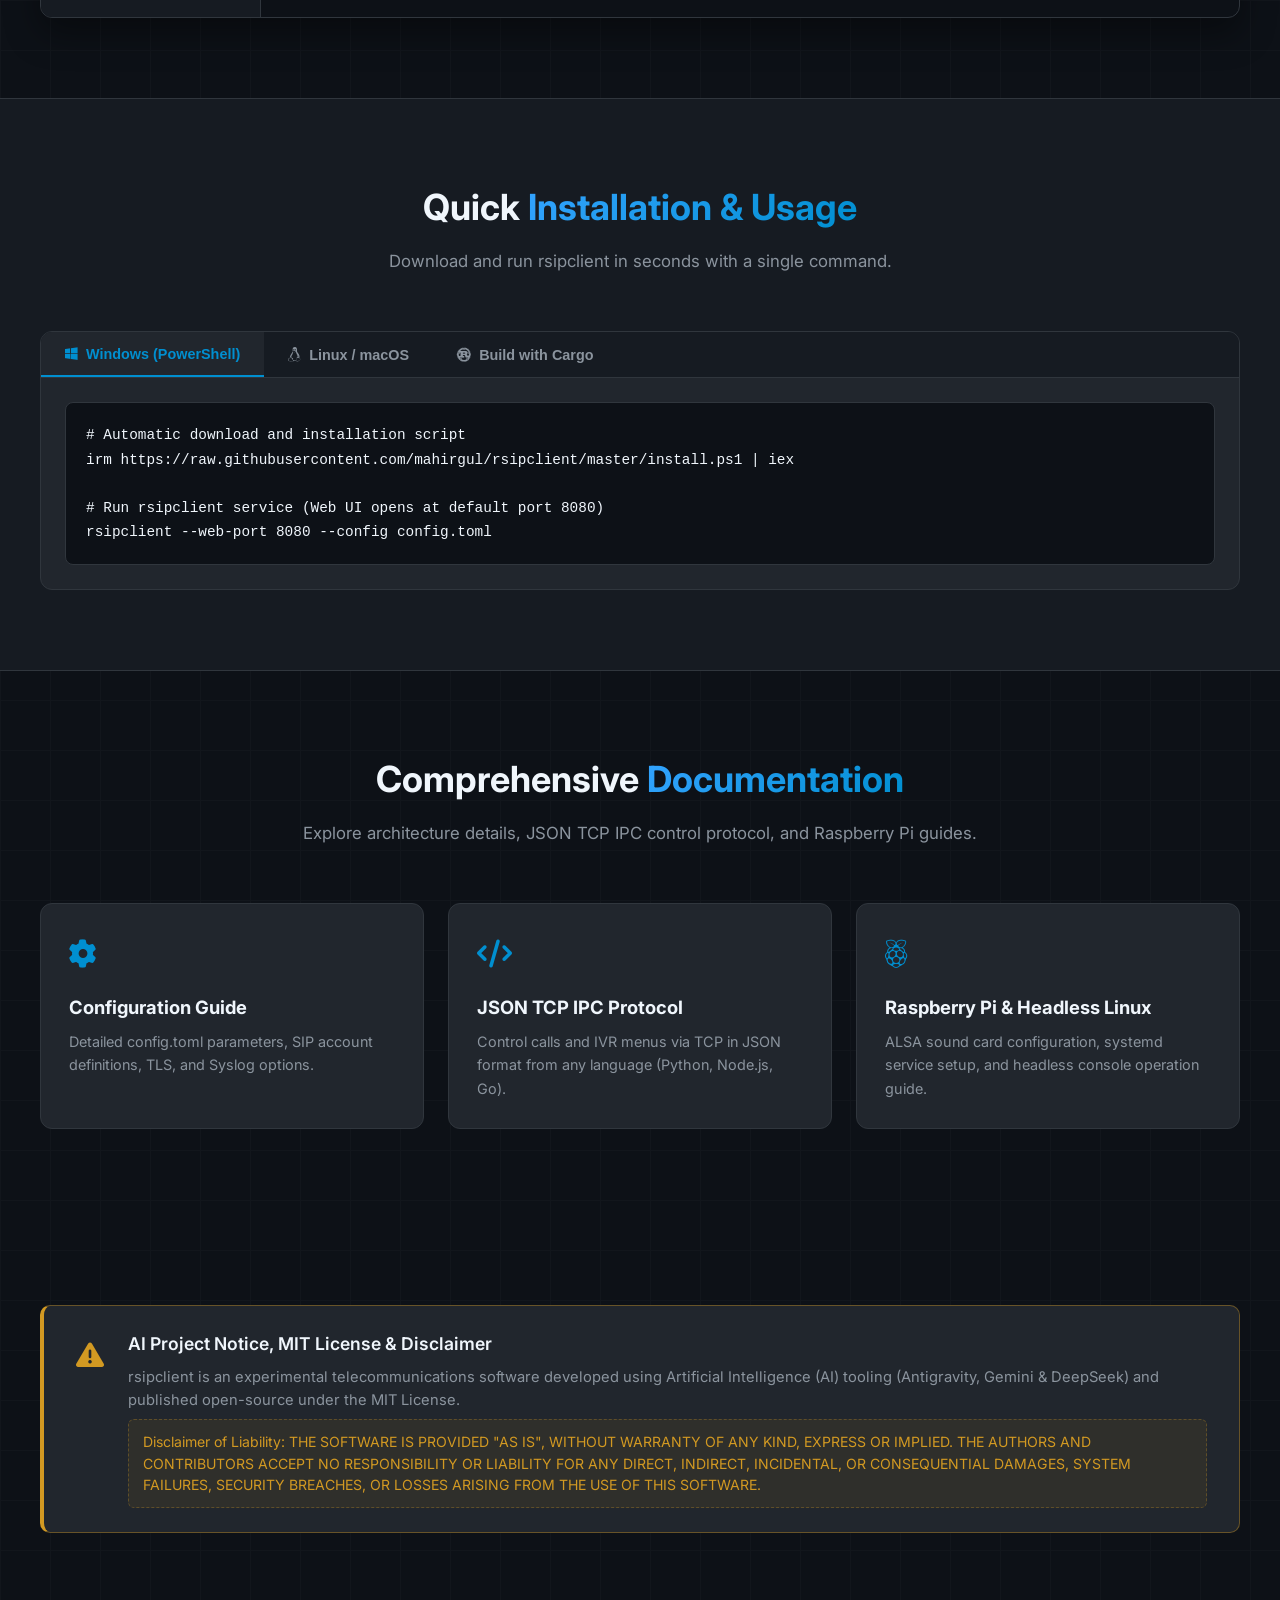
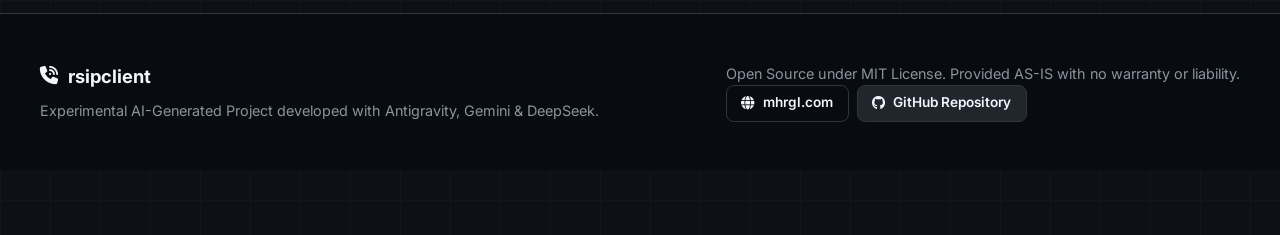
==== commit b8668202: "release: v2.5.2 - block browser password prompts on dashboard, prevent autofill, bump version" ====
--- a/docs/index.html
+++ b/docs/index.html
@@ -33,7 +33,7 @@
           <i class="fa-solid fa-phone-volume"></i>
         </div>
         <span class="brand-name">rsipclient</span>
-        <span class="badge badge-version">v2.3.0</span>
+        <span class="badge badge-version">v2.5.2</span>
       </a>
 
       <div class="nav-links">
@@ -93,10 +93,10 @@
               <span class="dot yellow"></span>
               <span class="dot green"></span>
             </div>
-            <div class="terminal-title">rsipclient v2.3.0 — Core Engine</div>
+            <div class="terminal-title">rsipclient v2.5.2 — Core Engine</div>
           </div>
           <div class="terminal-body">
-            <div class="log-line"><span class="log-time">10:14:02</span> <span class="log-level info">INFO</span> rsipclient async engine v2.3.0 initialized</div>
+            <div class="log-line"><span class="log-time">10:14:02</span> <span class="log-level info">INFO</span> rsipclient async engine v2.5.2 initialized</div>
             <div class="log-line"><span class="log-time">10:14:02</span> <span class="log-level info">INFO</span> Web Dashboard listening on <span class="log-highlight">http://127.0.0.1:8080</span></div>
             <div class="log-line"><span class="log-time">10:14:03</span> <span class="log-level success">OK</span> Registered SIP Account <span class="log-highlight">1001@sip.example.com</span> (UDP/5060)</div>
             <div class="log-line"><span class="log-time">10:14:05</span> <span class="log-level info">INFO</span> Syslog RFC 5424 streamer active (UDP -&gt; 127.0.0.1:514)</div>
@@ -194,9 +194,9 @@
         <div class="arch-box">
           <div class="arch-header"><i class="fa-solid fa-network-wired"></i> SIP Signaling Core</div>
           <ul>
-            <li><strong>Transports:</strong> UDP, TCP, TLS (SIPS)</li>
+            <li><strong>Transports:</strong> UDP, TCP, TLS (SIPS) with verified certificates</li>
             <li><strong>SIP Methods:</strong> REGISTER, INVITE, BYE, CANCEL, ACK, REFER</li>
-            <li><strong>Auth & Timers:</strong> Digest MD5 (RFC 2617), Session Timers (RFC 4028)</li>
+            <li><strong>Auth & Timers:</strong> Digest MD5 with qop=auth (RFC 2617), Session Timers (RFC 4028)</li>
             <li><strong>Headers:</strong> P-Asserted-Identity, P-Preferred-Identity (RFC 3325)</li>
           </ul>
         </div>
--- a/docs/styles.css
+++ b/docs/styles.css
@@ -91,64 +91,82 @@
 }
 
 .nav-container {
-  max-width: 1200px;
+  max-width: 1280px;
   margin: 0 auto;
-  padding: 1rem 2rem;
+  padding: 0.85rem 1.5rem;
   display: flex;
   align-items: center;
   justify-content: space-between;
+  gap: 1rem;
 }
 
 .brand {
   display: flex;
   align-items: center;
-  gap: 0.75rem;
+  gap: 0.6rem;
   text-decoration: none;
   color: var(--text-primary);
   font-weight: 700;
-  font-size: 1.25rem;
+  font-size: 1.15rem;
+  flex-shrink: 0;
 }
 
 .brand-icon {
-  width: 38px;
-  height: 38px;
-  border-radius: 10px;
+  width: 34px;
+  height: 34px;
+  border-radius: 8px;
   background: linear-gradient(135deg, var(--accent-cyan), var(--accent-blue));
   display: flex;
   align-items: center;
   justify-content: center;
   color: #fff;
-  font-size: 1.1rem;
-  box-shadow: 0 0 15px var(--accent-glow);
+  font-size: 1rem;
+  box-shadow: 0 0 12px var(--accent-glow);
 }
 
 .badge-version {
   background: var(--bg-card);
   color: var(--accent-cyan);
   border: 1px solid var(--accent-cyan);
-  padding: 0.15rem 0.5rem;
+  padding: 0.1rem 0.45rem;
   border-radius: 20px;
-  font-size: 0.75rem;
+  font-size: 0.72rem;
 }
 
 .nav-links {
   display: flex;
-  gap: 1.5rem;
+  align-items: center;
+  gap: 0.6rem;
+  flex-wrap: wrap;
+  justify-content: center;
 }
 
 .nav-links a {
   color: var(--text-secondary);
   text-decoration: none;
   font-weight: 500;
-  font-size: 0.95rem;
-  transition: color 0.2s;
-  display: flex;
-  align-items: center;
-  gap: 0.4rem;
+  font-size: 0.88rem;
+  padding: 0.35rem 0.65rem;
+  border-radius: 6px;
+  transition: all 0.2s ease;
+  display: flex;
+  align-items: center;
+  gap: 0.35rem;
+  white-space: nowrap;
 }
 
 .nav-links a:hover {
-  color: var(--accent-cyan);
+  color: var(--text-primary);
+  background: rgba(255, 255, 255, 0.08);
+}
+
+.nav-links a i {
+  font-size: 0.82rem;
+  color: var(--accent-cyan);
+}
+
+.nav-actions {
+  flex-shrink: 0;
 }
 
 /* Tech Highlights Section */
@@ -849,6 +867,39 @@
 }
 
 /* Responsive Design */
+@media (max-width: 1100px) {
+  .nav-links {
+    gap: 0.3rem;
+  }
+  
+  .nav-links a {
+    font-size: 0.82rem;
+    padding: 0.3rem 0.45rem;
+  }
+  
+  .nav-links a i {
+    display: none; /* Hide link icons on medium viewports to give text maximum breathing room */
+  }
+}
+
+@media (max-width: 820px) {
+  .nav-container {
+    flex-wrap: wrap;
+    justify-content: space-between;
+    padding: 0.65rem 1rem;
+  }
+
+  .nav-links {
+    order: 3;
+    width: 100%;
+    justify-content: center;
+    gap: 0.35rem 0.5rem;
+    padding-top: 0.5rem;
+    margin-top: 0.2rem;
+    border-top: 1px solid var(--border-color);
+  }
+}
+
 @media (max-width: 900px) {
   .hero-container {
     grid-template-columns: 1fr;
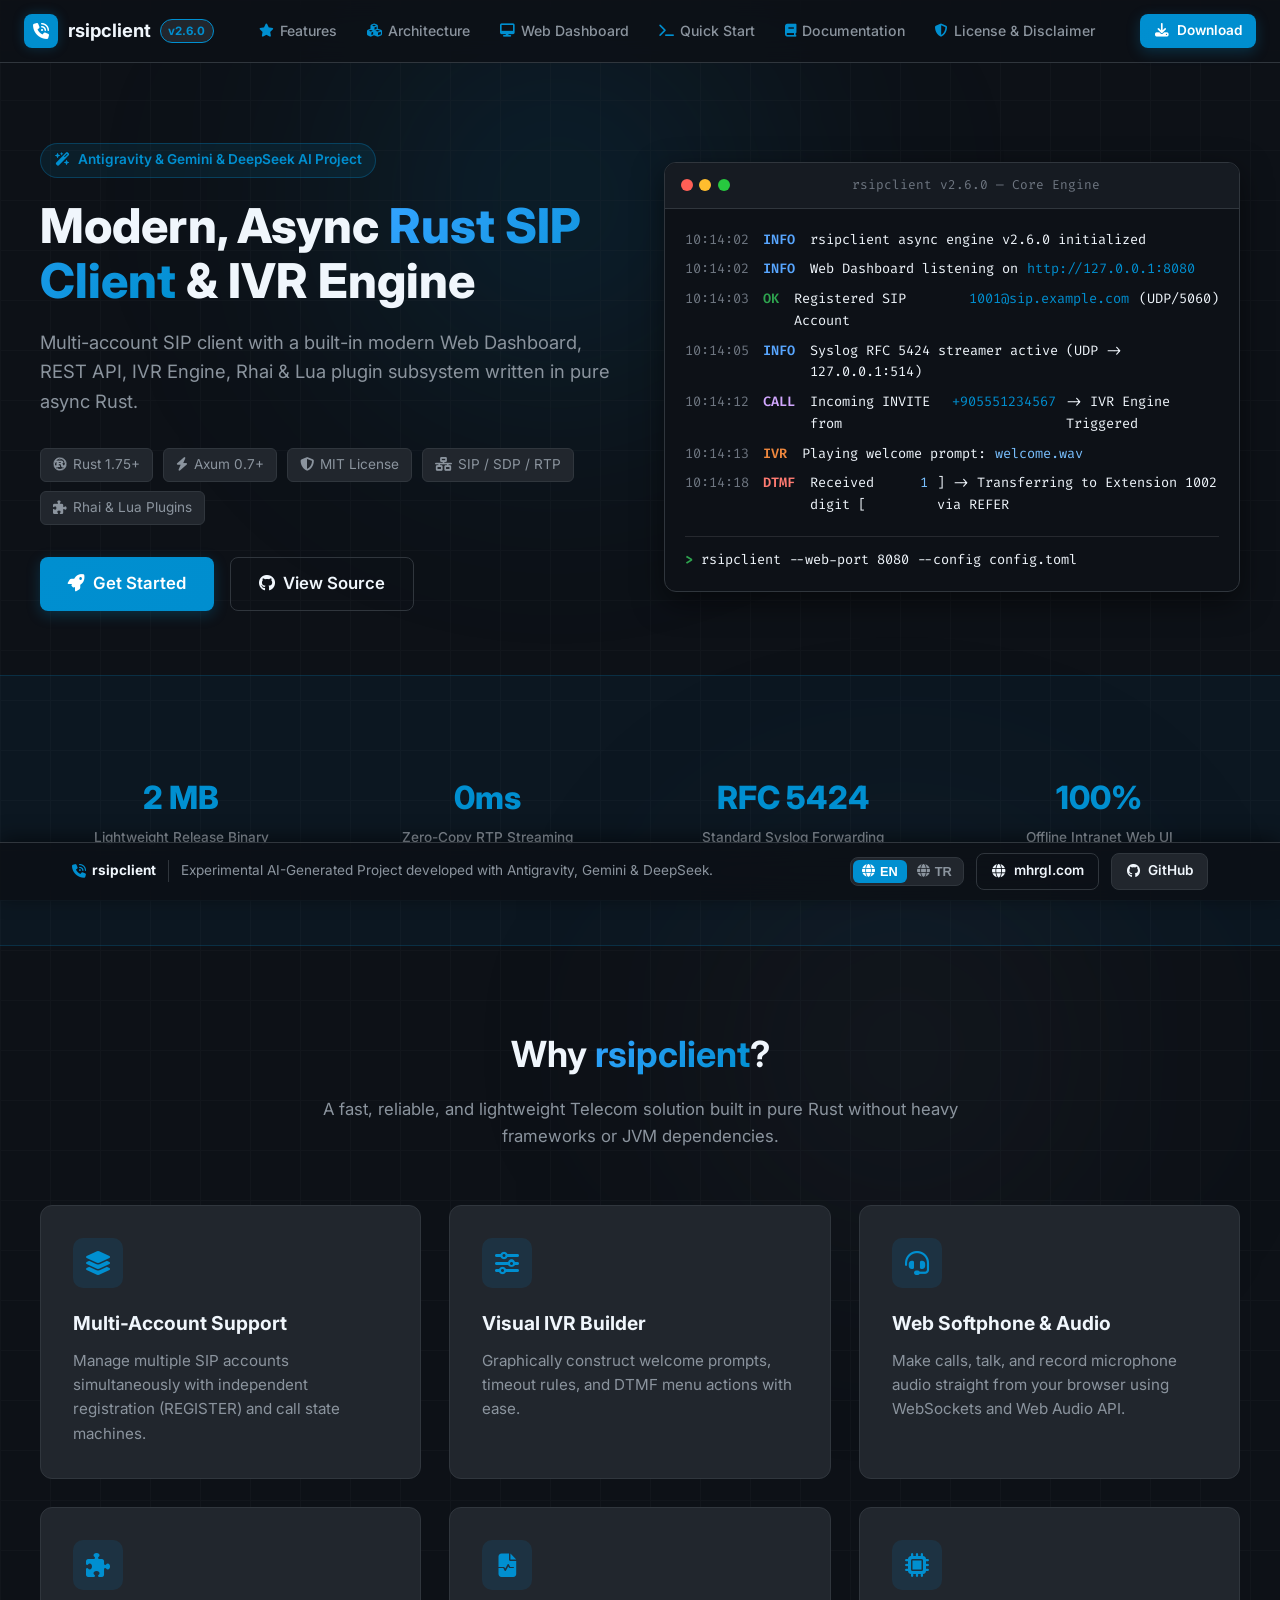
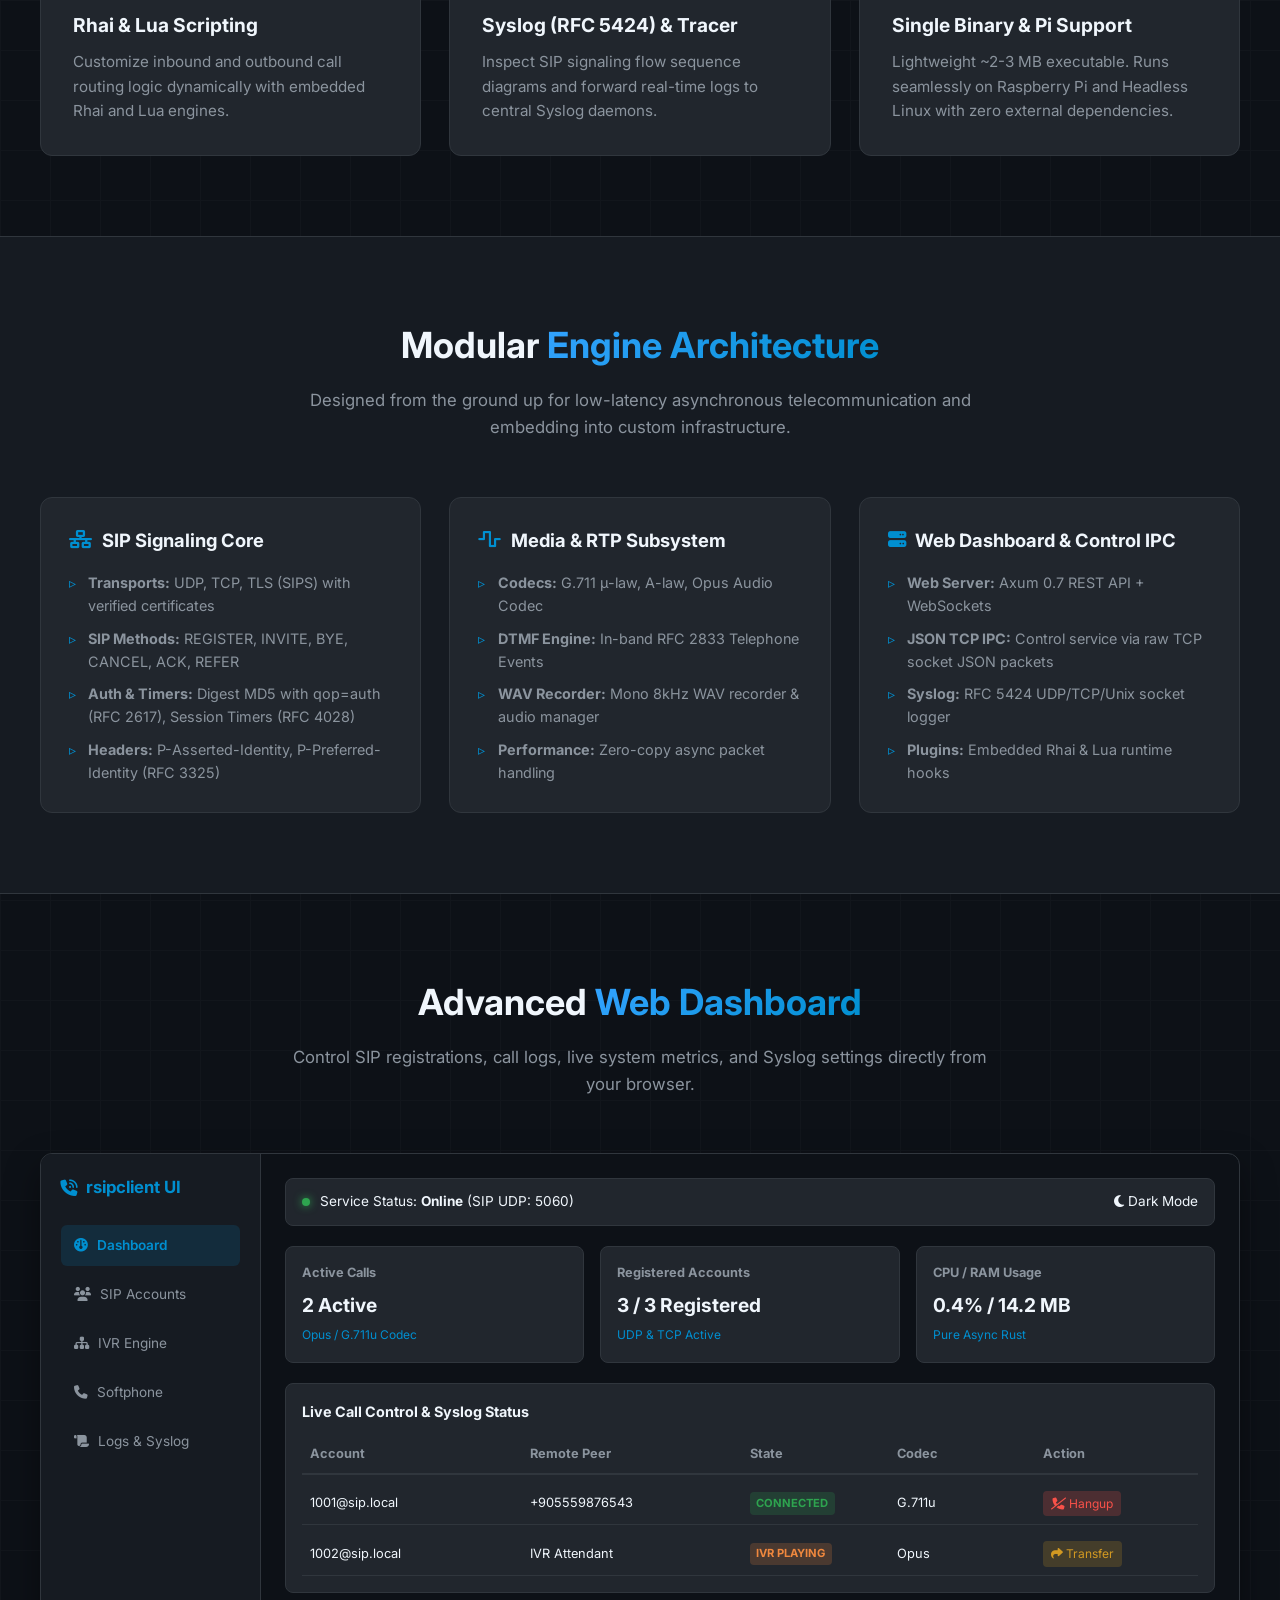
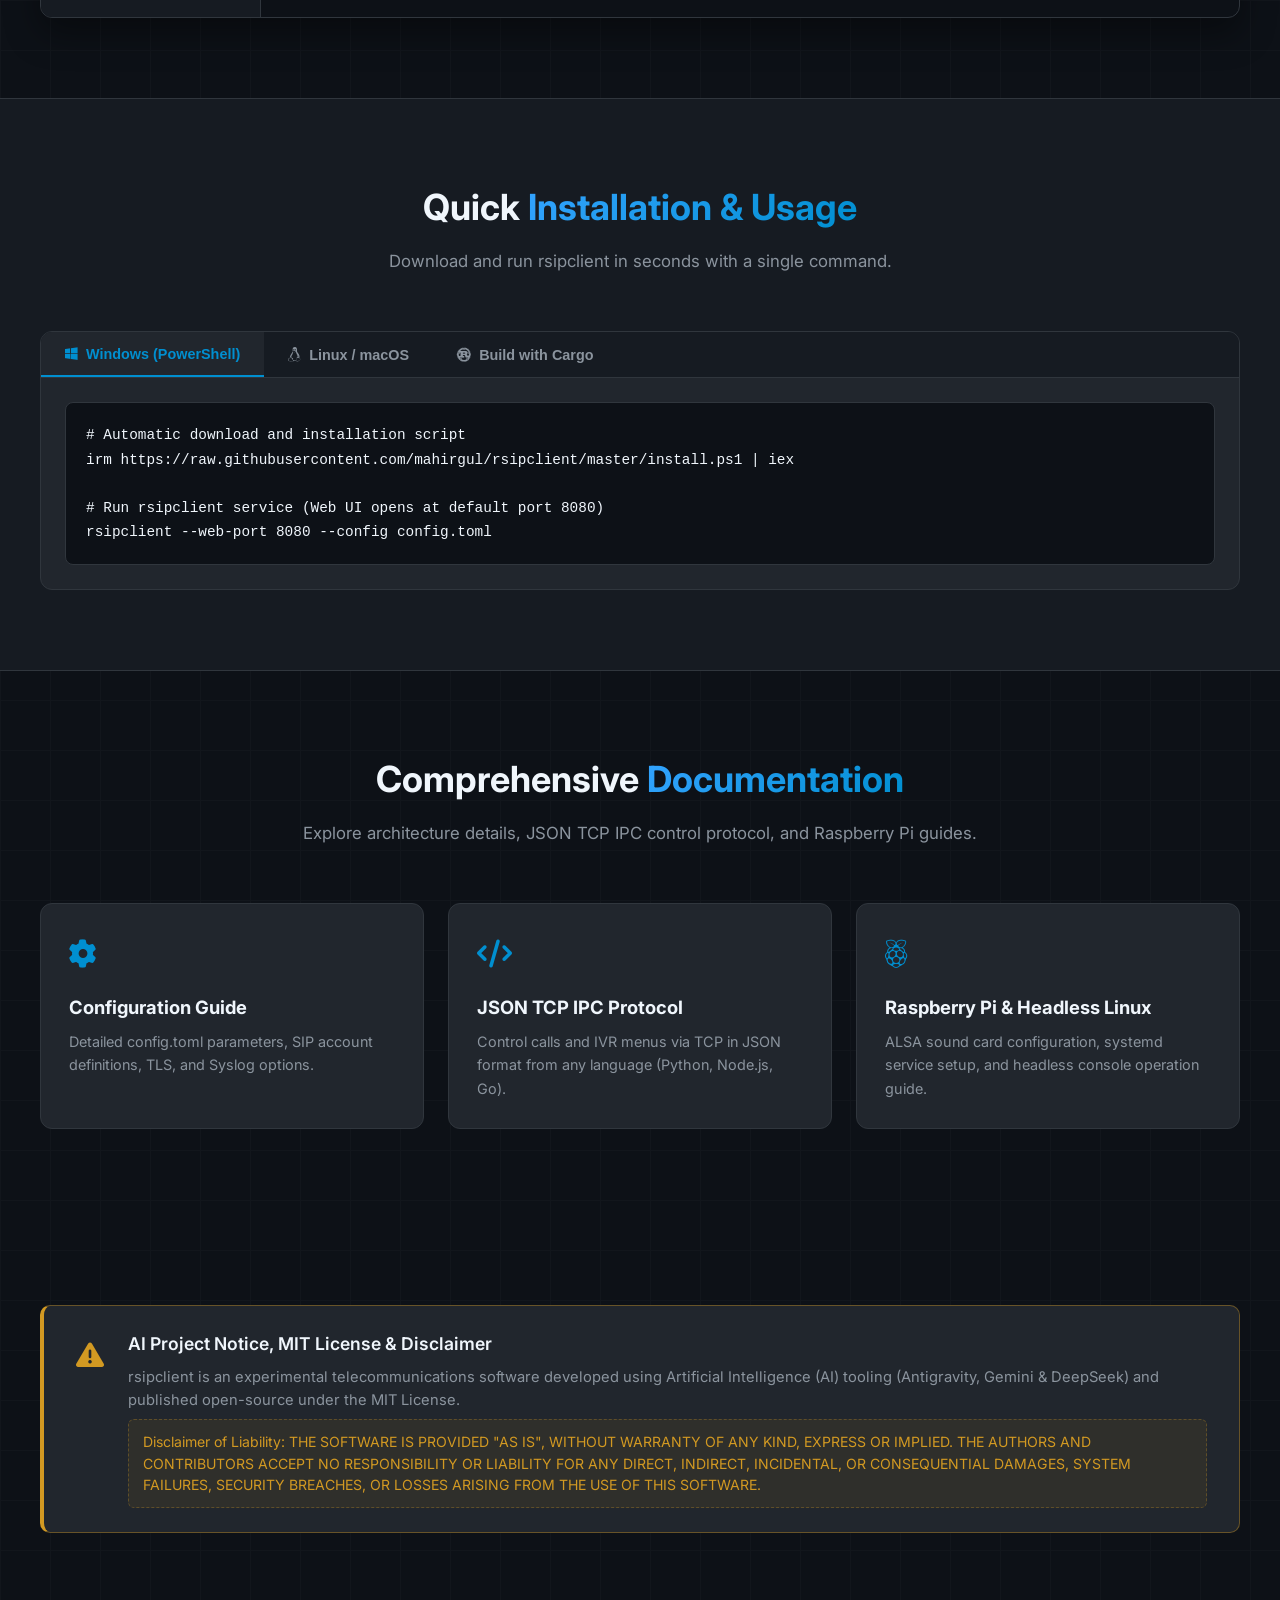
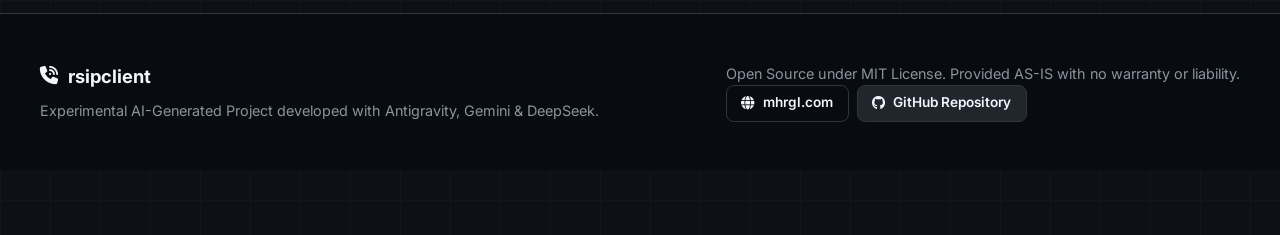
==== commit 1865ebd3: "release: v2.6.0 - RFC 3261 transaction layer, PRACK, session timers, SIP UDP source filter, multi-re" ====
--- a/docs/index.html
+++ b/docs/index.html
@@ -33,7 +33,7 @@
           <i class="fa-solid fa-phone-volume"></i>
         </div>
         <span class="brand-name">rsipclient</span>
-        <span class="badge badge-version">v2.5.2</span>
+        <span class="badge badge-version">v2.6.0</span>
       </a>
 
       <div class="nav-links">
@@ -93,10 +93,10 @@
               <span class="dot yellow"></span>
               <span class="dot green"></span>
             </div>
-            <div class="terminal-title">rsipclient v2.5.2 — Core Engine</div>
+            <div class="terminal-title">rsipclient v2.6.0 — Core Engine</div>
           </div>
           <div class="terminal-body">
-            <div class="log-line"><span class="log-time">10:14:02</span> <span class="log-level info">INFO</span> rsipclient async engine v2.5.2 initialized</div>
+            <div class="log-line"><span class="log-time">10:14:02</span> <span class="log-level info">INFO</span> rsipclient async engine v2.6.0 initialized</div>
             <div class="log-line"><span class="log-time">10:14:02</span> <span class="log-level info">INFO</span> Web Dashboard listening on <span class="log-highlight">http://127.0.0.1:8080</span></div>
             <div class="log-line"><span class="log-time">10:14:03</span> <span class="log-level success">OK</span> Registered SIP Account <span class="log-highlight">1001@sip.example.com</span> (UDP/5060)</div>
             <div class="log-line"><span class="log-time">10:14:05</span> <span class="log-level info">INFO</span> Syslog RFC 5424 streamer active (UDP -&gt; 127.0.0.1:514)</div>
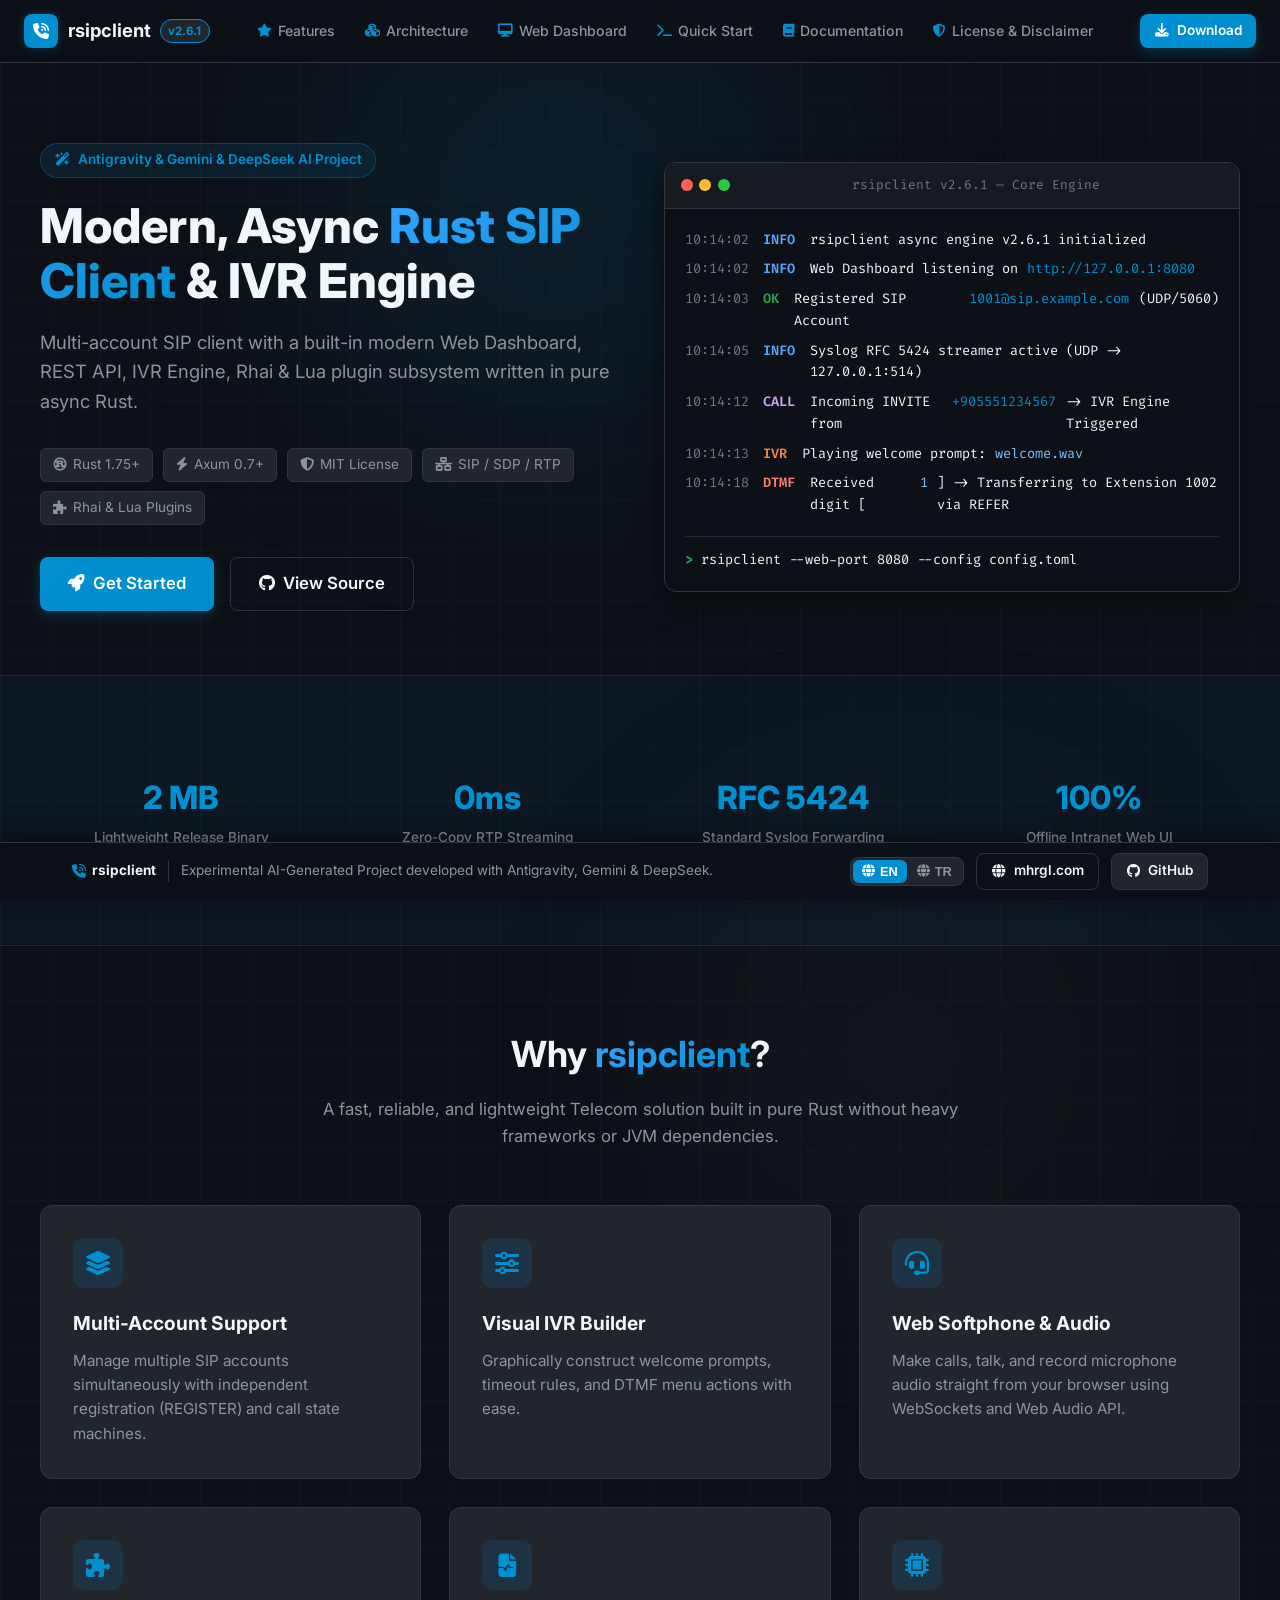
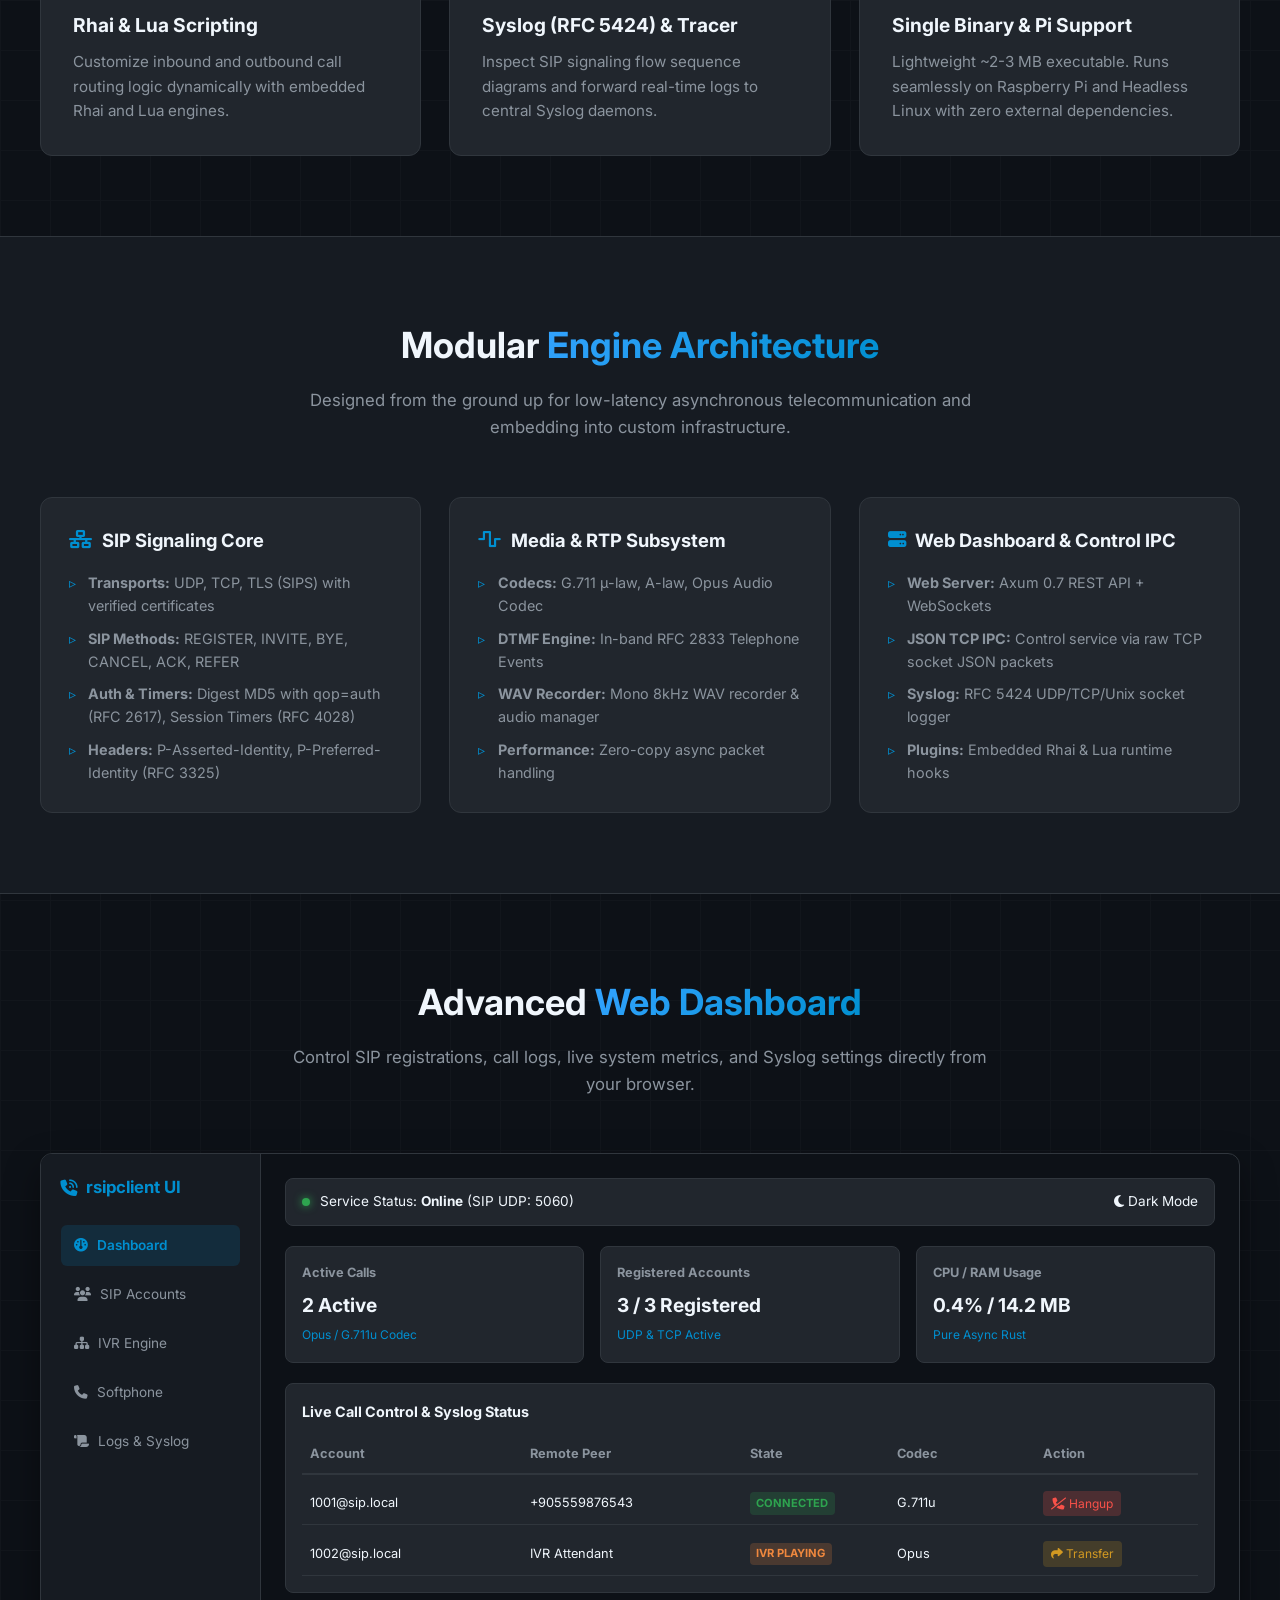
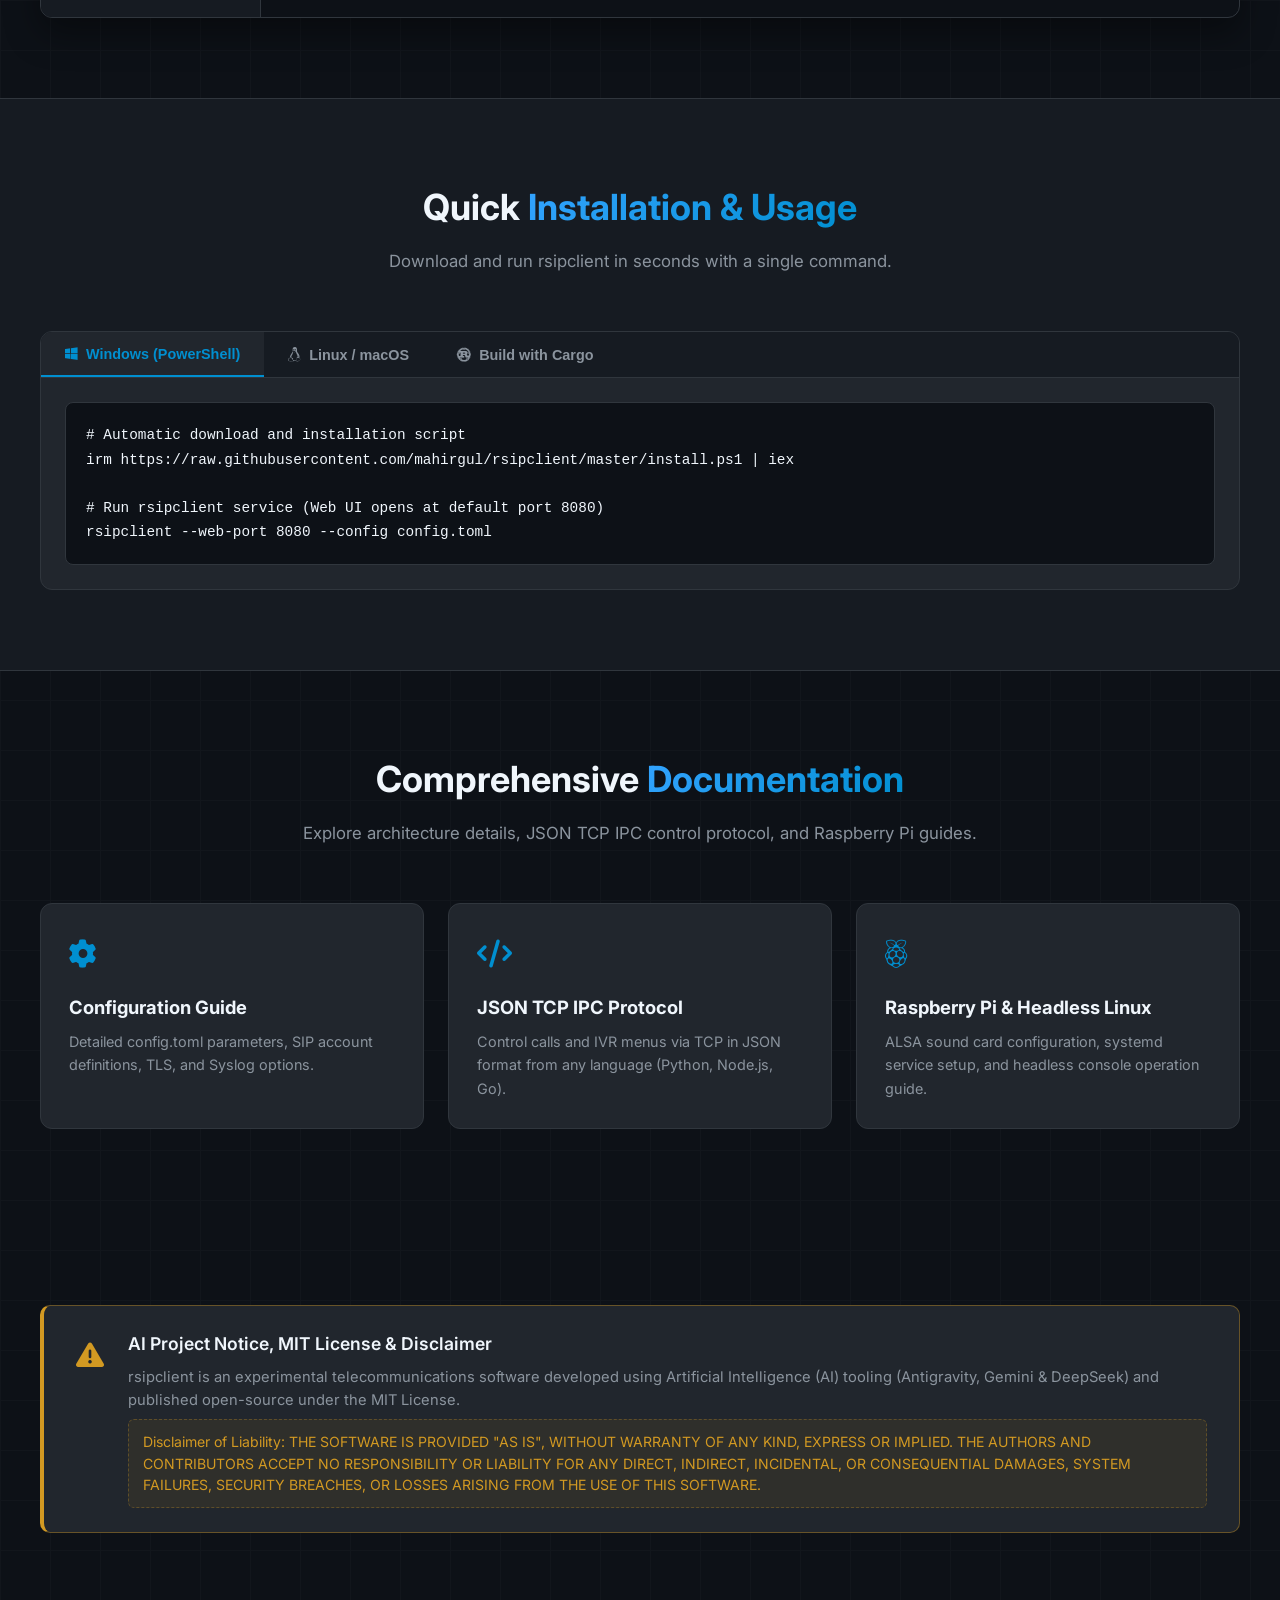
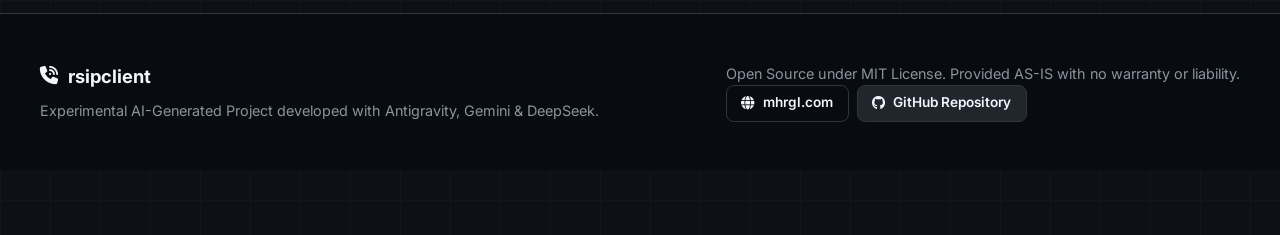
==== commit ac7fca46: "release: v2.6.1 - update keywords for Lib.rs/Crates.io discovery and docs version" ====
--- a/docs/index.html
+++ b/docs/index.html
@@ -33,7 +33,7 @@
           <i class="fa-solid fa-phone-volume"></i>
         </div>
         <span class="brand-name">rsipclient</span>
-        <span class="badge badge-version">v2.6.0</span>
+        <span class="badge badge-version">v2.6.1</span>
       </a>
 
       <div class="nav-links">
@@ -93,10 +93,10 @@
               <span class="dot yellow"></span>
               <span class="dot green"></span>
             </div>
-            <div class="terminal-title">rsipclient v2.6.0 — Core Engine</div>
+            <div class="terminal-title">rsipclient v2.6.1 — Core Engine</div>
           </div>
           <div class="terminal-body">
-            <div class="log-line"><span class="log-time">10:14:02</span> <span class="log-level info">INFO</span> rsipclient async engine v2.6.0 initialized</div>
+            <div class="log-line"><span class="log-time">10:14:02</span> <span class="log-level info">INFO</span> rsipclient async engine v2.6.1 initialized</div>
             <div class="log-line"><span class="log-time">10:14:02</span> <span class="log-level info">INFO</span> Web Dashboard listening on <span class="log-highlight">http://127.0.0.1:8080</span></div>
             <div class="log-line"><span class="log-time">10:14:03</span> <span class="log-level success">OK</span> Registered SIP Account <span class="log-highlight">1001@sip.example.com</span> (UDP/5060)</div>
             <div class="log-line"><span class="log-time">10:14:05</span> <span class="log-level info">INFO</span> Syslog RFC 5424 streamer active (UDP -&gt; 127.0.0.1:514)</div>
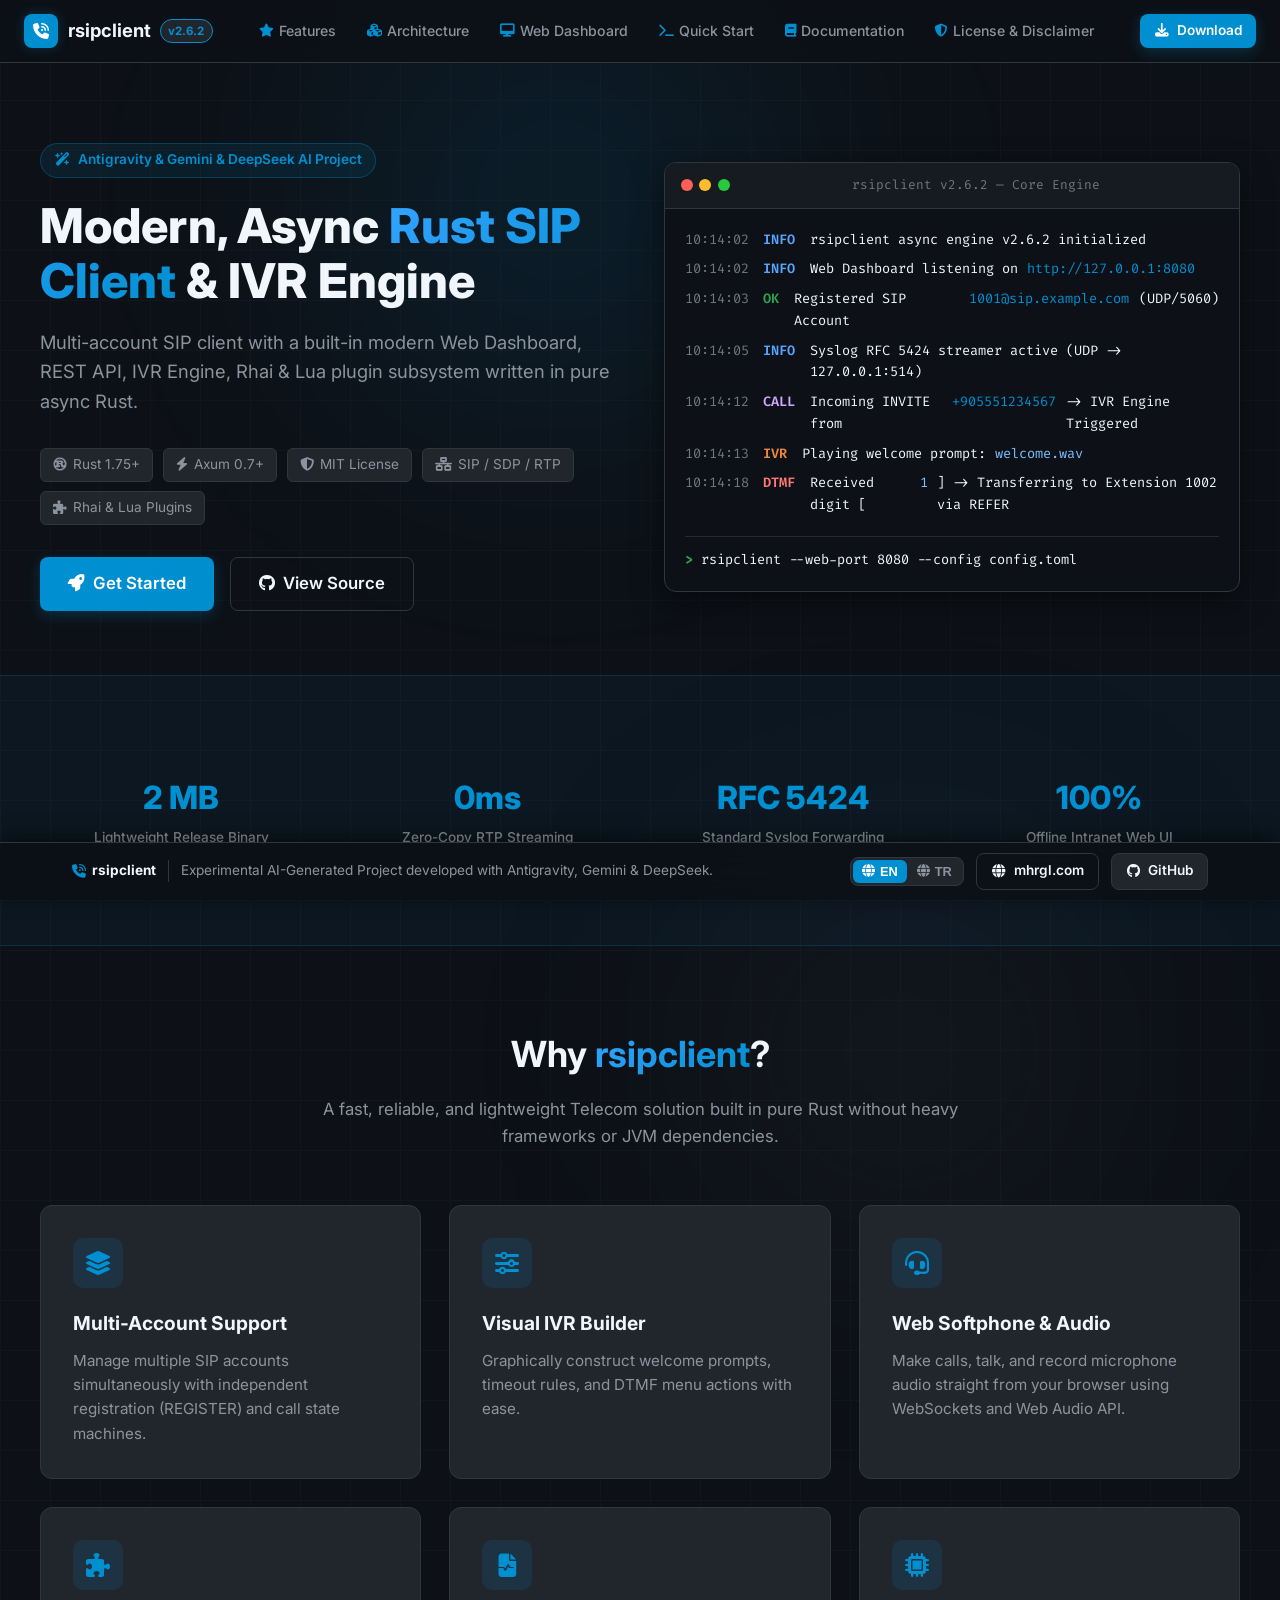
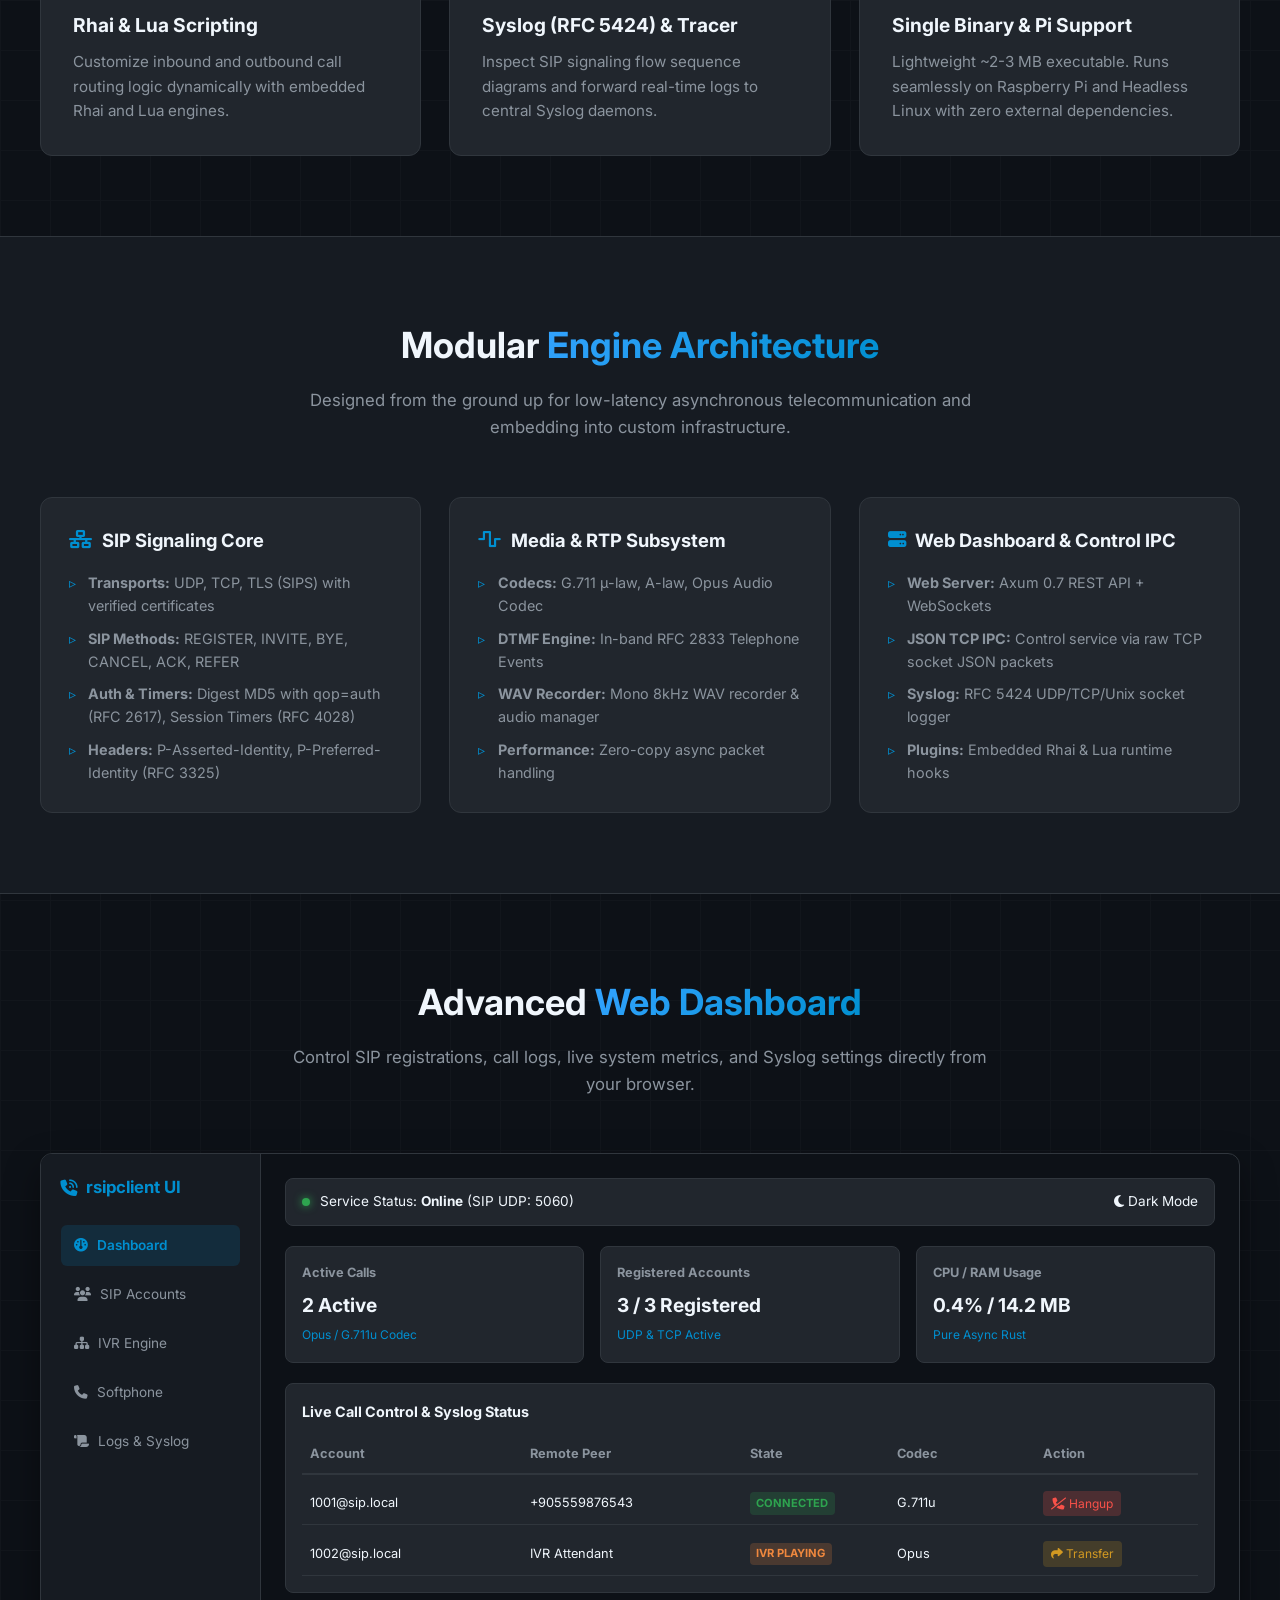
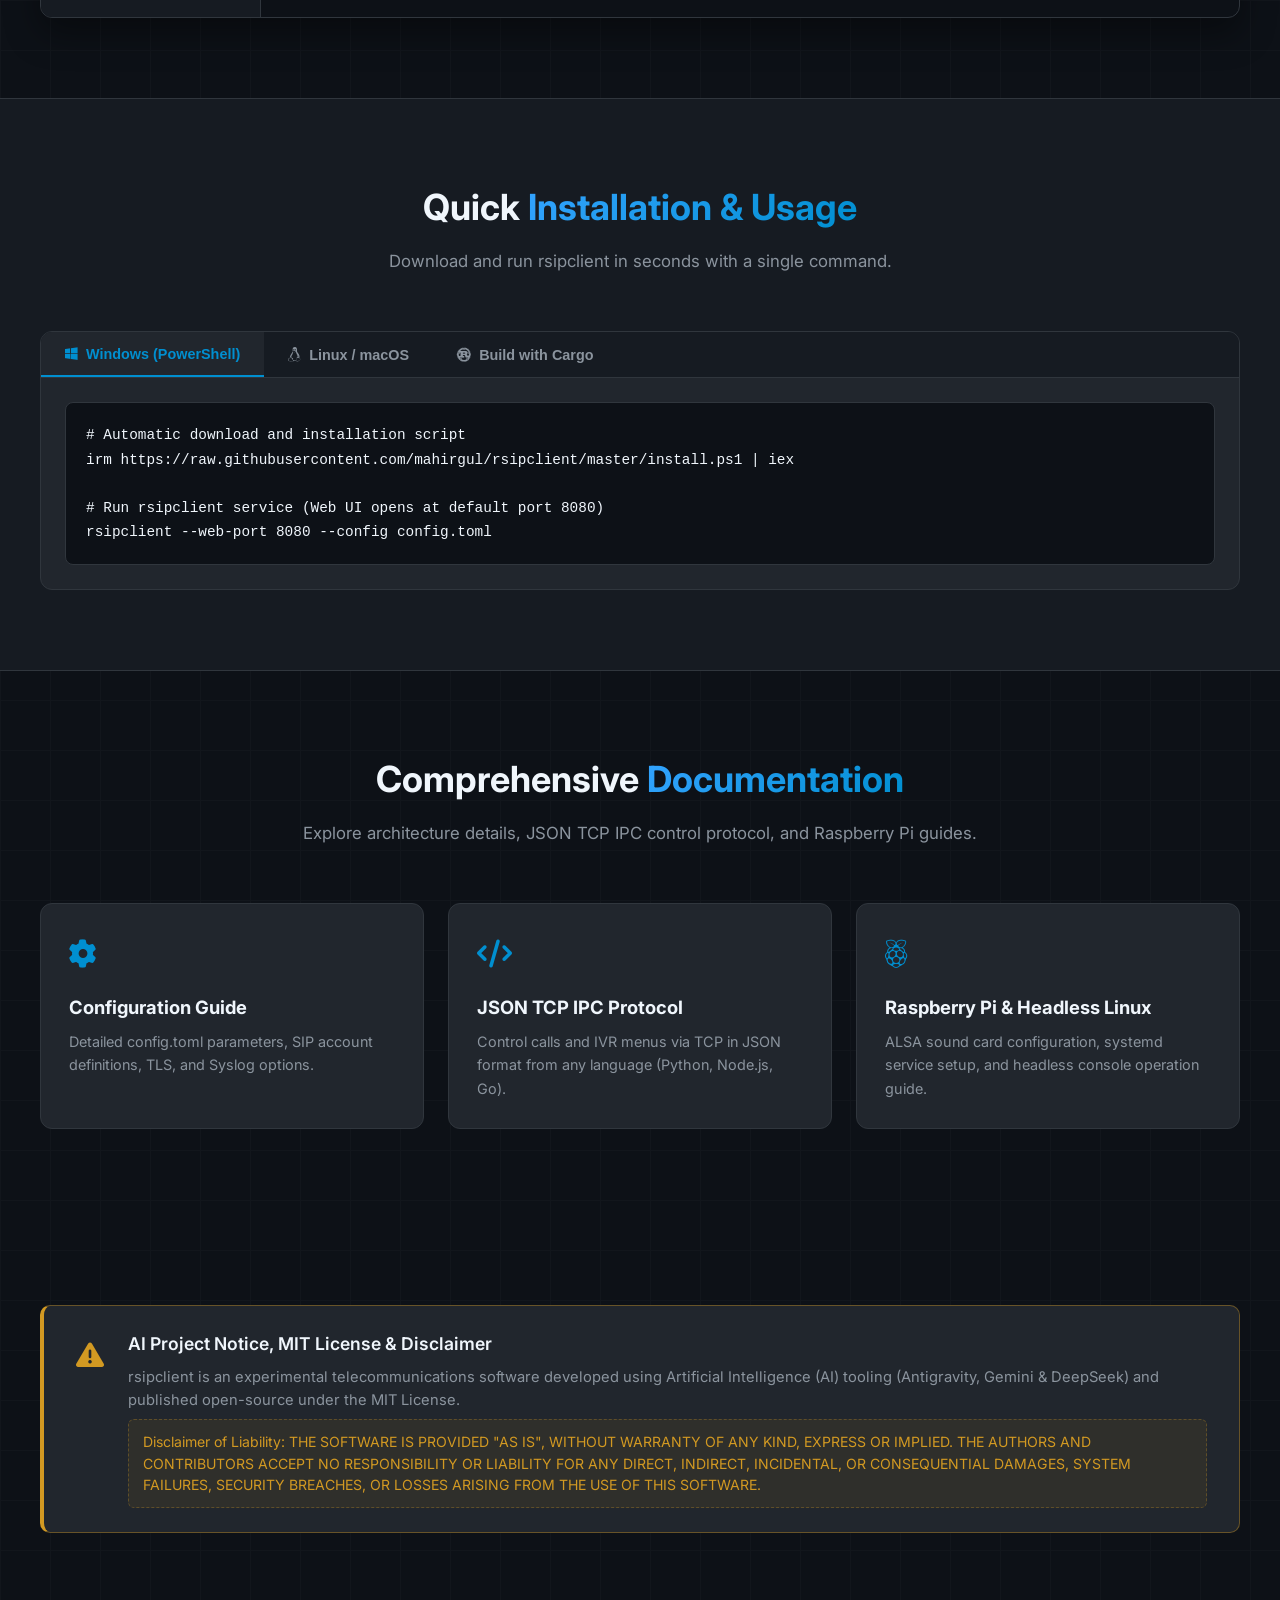
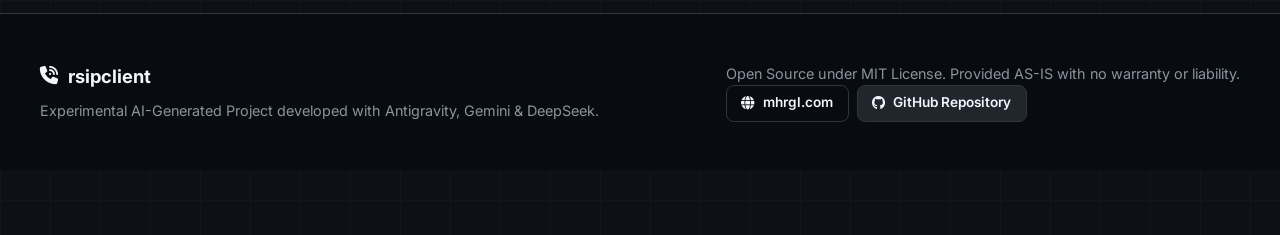
==== commit 4a759c27: "release: v2.6.2 - RFC 3261 compliance enhancements, dialog route set, re-INVITE ACK" ====
--- a/docs/index.html
+++ b/docs/index.html
@@ -33,7 +33,7 @@
           <i class="fa-solid fa-phone-volume"></i>
         </div>
         <span class="brand-name">rsipclient</span>
-        <span class="badge badge-version">v2.6.1</span>
+        <span class="badge badge-version">v2.6.2</span>
       </a>
 
       <div class="nav-links">
@@ -93,10 +93,10 @@
               <span class="dot yellow"></span>
               <span class="dot green"></span>
             </div>
-            <div class="terminal-title">rsipclient v2.6.1 — Core Engine</div>
+            <div class="terminal-title">rsipclient v2.6.2 — Core Engine</div>
           </div>
           <div class="terminal-body">
-            <div class="log-line"><span class="log-time">10:14:02</span> <span class="log-level info">INFO</span> rsipclient async engine v2.6.1 initialized</div>
+            <div class="log-line"><span class="log-time">10:14:02</span> <span class="log-level info">INFO</span> rsipclient async engine v2.6.2 initialized</div>
             <div class="log-line"><span class="log-time">10:14:02</span> <span class="log-level info">INFO</span> Web Dashboard listening on <span class="log-highlight">http://127.0.0.1:8080</span></div>
             <div class="log-line"><span class="log-time">10:14:03</span> <span class="log-level success">OK</span> Registered SIP Account <span class="log-highlight">1001@sip.example.com</span> (UDP/5060)</div>
             <div class="log-line"><span class="log-time">10:14:05</span> <span class="log-level info">INFO</span> Syslog RFC 5424 streamer active (UDP -&gt; 127.0.0.1:514)</div>
